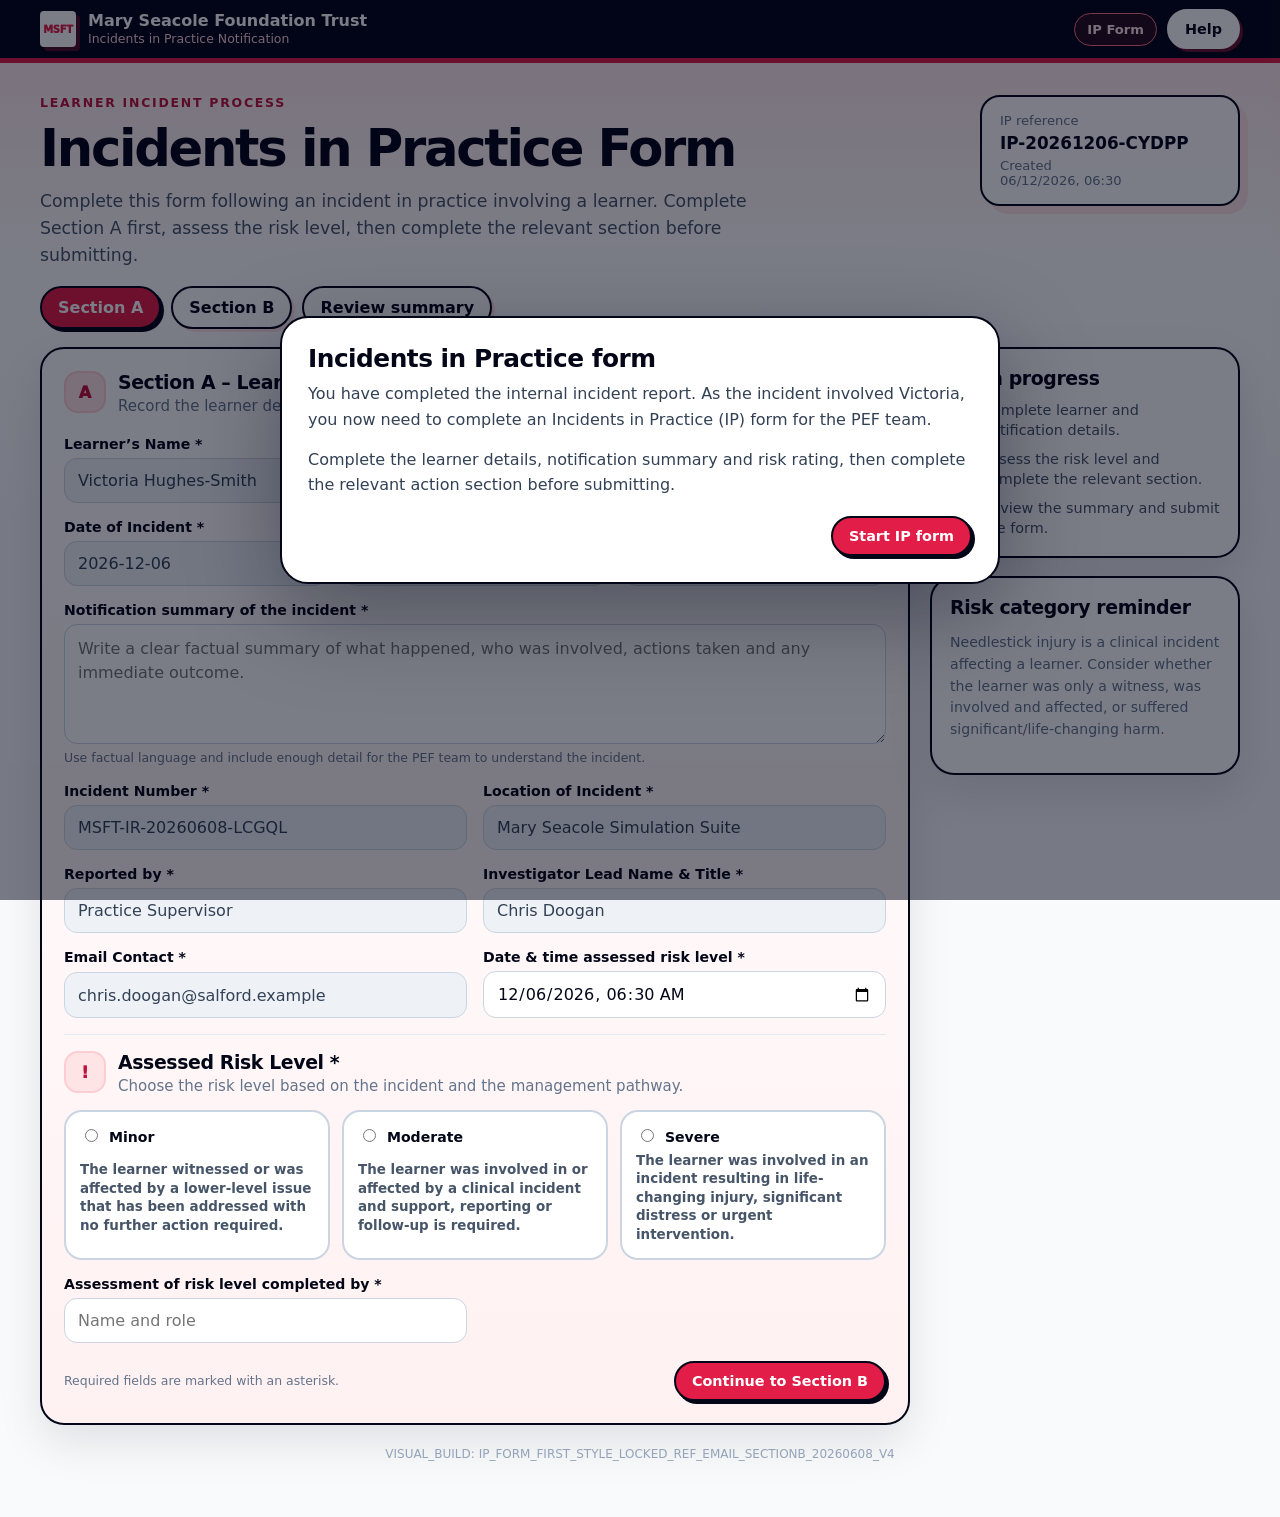
==== index.html @ 107db439 "Add files via upload" ====
<!doctype html>
<html lang="en-GB">
<head>
  <meta charset="utf-8" />
  <meta name="viewport" content="width=device-width, initial-scale=1" />
  <title>MSFT Incidents in Practice Form</title>
  <style>
    :root {
      --rose: #e11d48;
      --rose-dark: #be123c;
      --rose-soft: #ffe4e6;
      --rose-faint: #fff1f2;
      --slate: #020617;
      --text: #132238;
      --muted: #64748b;
      --line: #d9e2ef;
      --card: #ffffff;
      --bg: #f8fafc;
      --danger: #b42318;
      --danger-soft: #fef3f2;
      --ok: #027a48;
      --ok-soft: #ecfdf3;
      --warning: #b54708;
      --warning-soft: #fffaeb;
      --shadow: 0 18px 45px rgba(2, 6, 23, 0.10);
    }
    * { box-sizing: border-box; }
    html { scroll-behavior: smooth; }
    body {
      margin: 0;
      min-height: 100vh;
      font-family: Inter, ui-sans-serif, system-ui, -apple-system, BlinkMacSystemFont, "Segoe UI", sans-serif;
      background: linear-gradient(180deg, var(--rose-soft) 0, #ffffff 260px, var(--bg) 520px);
      color: var(--text);
    }
    button, input, select, textarea { font: inherit; }
    .top-ribbon {
      background: var(--slate);
      color: #fff;
      border-bottom: 5px solid var(--rose);
    }
    .top-ribbon-inner {
      width: min(1200px, calc(100% - 32px));
      margin: 0 auto;
      min-height: 58px;
      display: flex;
      align-items: center;
      justify-content: space-between;
      gap: 18px;
    }
    .brand-lockup { display: flex; align-items: center; gap: 12px; min-width: 0; }
    .msft-logo {
      height: 36px; width: 36px; border: 2px solid #fff; display: grid; place-items: center;
      font-size: 10px; font-weight: 950; letter-spacing: -0.03em; color: var(--rose);
      background: #fff; border-radius: 4px; flex: 0 0 auto; box-shadow: 4px 4px 0 rgba(225,29,72,.35);
    }
    .brand-title { display: flex; flex-direction: column; line-height: 1.05; min-width: 0; }
    .brand-title strong { font-size: 1rem; white-space: nowrap; overflow: hidden; text-overflow: ellipsis; }
    .brand-title span { font-size: .78rem; color: #fecdd3; margin-top: 3px; }
    .ribbon-actions { display: flex; align-items: center; gap: 10px; }
    .ribbon-pill { border: 1px solid #fb7185; background: rgba(225,29,72,.16); color: #ffe4e6; border-radius: 999px; padding: 8px 12px; font-size: .82rem; font-weight: 800; white-space: nowrap; }
    .help-button, .primary-button, .secondary-button, .danger-button {
      border: 2px solid var(--slate); border-radius: 999px; padding: 10px 16px; font-size: .9rem; font-weight: 900;
      cursor: pointer; box-shadow: 3px 3px 0 var(--rose-soft); background: #fff; color: var(--slate);
    }
    .help-button { border-color: #fff; box-shadow: 3px 3px 0 rgba(225,29,72,.45); }
    .primary-button { background: var(--rose); color: #fff; box-shadow: 3px 3px 0 var(--slate); }
    .secondary-button:hover, .help-button:hover { background: var(--rose-soft); }
    .primary-button:hover { background: var(--rose-dark); }
    .danger-button { background: var(--danger); color: #fff; box-shadow: 3px 3px 0 var(--slate); }
    .primary-button:disabled, .secondary-button:disabled { opacity: .5; cursor: not-allowed; }
    main { width: min(1200px, calc(100% - 32px)); margin: 0 auto; padding: 32px 0 56px; }
    .hero { display: flex; justify-content: space-between; gap: 24px; align-items: flex-start; margin-bottom: 18px; }
    .eyebrow { text-transform: uppercase; letter-spacing: .14em; font-weight: 900; color: var(--rose-dark); margin: 0 0 8px; font-size: .78rem; }
    h1 { margin: 0; font-size: clamp(2rem, 4vw, 3.35rem); letter-spacing: -0.045em; color: var(--slate); }
    .hero-copy { margin: 10px 0 0; color: #475569; font-size: 1.08rem; max-width: 760px; line-height: 1.55; }
    .reference-box { background: rgba(255,255,255,.86); border: 2px solid var(--slate); border-radius: 20px; padding: 16px 18px; min-width: 260px; box-shadow: 8px 8px 0 var(--rose-soft); }
    .reference-box span, .reference-box small { display: block; color: var(--muted); font-size: .82rem; }
    .reference-box strong { display: block; margin: 5px 0; font-size: 1.05rem; color: var(--slate); }
    .tabs { display: flex; gap: 10px; margin-bottom: 18px; flex-wrap: wrap; }
    .tabs button { border: 2px solid var(--slate); background: rgba(255,255,255,.82); color: var(--slate); font-weight: 800; border-radius: 999px; padding: 10px 16px; cursor: pointer; box-shadow: 3px 3px 0 var(--rose-soft); }
    .tabs button.active { background: var(--rose); border-color: var(--slate); color: #fff; box-shadow: 3px 3px 0 var(--slate); }
    .tabs button:disabled { opacity: .48; cursor: not-allowed; }
    .layout { display: grid; grid-template-columns: minmax(0, 1fr) 310px; gap: 20px; align-items: start; }
    .form-stack { display: grid; gap: 18px; }
    .card { background: var(--card); border: 2px solid var(--slate); border-radius: 24px; padding: 22px; box-shadow: var(--shadow); }
    .card.rose-card { background: linear-gradient(180deg, #fff, var(--rose-faint)); }
    .section-heading { display: flex; gap: 12px; align-items: flex-start; margin-bottom: 18px; }
    .section-icon { width: 42px; height: 42px; border-radius: 14px; background: var(--rose-soft); color: var(--rose-dark); display: grid; place-items: center; font-weight: 950; border: 2px solid #fecdd3; flex: 0 0 auto; }
    h2 { margin: 0; font-size: 1.18rem; letter-spacing: -0.02em; color: var(--slate); }
    .section-heading p { margin: 3px 0 0; color: var(--muted); line-height: 1.45; font-size: .94rem; }
    .form-grid { display: grid; grid-template-columns: repeat(2, minmax(0, 1fr)); gap: 16px; }
    .form-grid.three { grid-template-columns: repeat(3, minmax(0, 1fr)); }
    .form-grid.one { grid-template-columns: 1fr; }
    .form-row { display: grid; gap: 6px; }
    label { font-weight: 850; font-size: .88rem; color: var(--slate); }
    .hint { color: var(--muted); font-size: .78rem; line-height: 1.35; }
    input, select, textarea {
      width: 100%; border: 1.7px solid #cbd5e1; border-radius: 13px; background: #fff;
      padding: 12px 13px; color: var(--slate); outline: none;
    }
    input:focus, select:focus, textarea:focus { border-color: var(--rose); box-shadow: 0 0 0 4px var(--rose-soft); }
    textarea { min-height: 120px; resize: vertical; line-height: 1.5; }
    .locked { background: #eef2f7; color: #334155; cursor: not-allowed; }
    .radio-grid { display: grid; grid-template-columns: repeat(3, minmax(0, 1fr)); gap: 12px; }
    .radio-card {
      border: 2px solid #cbd5e1; background: #fff; border-radius: 18px; padding: 14px; cursor: pointer; min-height: 125px;
      display: grid; gap: 7px;
    }
    .radio-card:hover { border-color: var(--rose); background: var(--rose-faint); }
    .radio-card input { width: auto; margin-right: 6px; }
    .radio-card strong { color: var(--slate); }
    .radio-card span { color: #475569; font-size: .84rem; line-height: 1.38; }
    .radio-card.selected { border-color: var(--slate); background: var(--rose-faint); box-shadow: 4px 4px 0 var(--rose-soft); }
    .side-panel { position: sticky; top: 18px; display: grid; gap: 18px; }
    .side-panel .card { padding: 18px; }
    .progress-list { list-style: none; padding: 0; margin: 12px 0 0; display: grid; gap: 10px; }
    .progress-list li { display: flex; gap: 10px; align-items: flex-start; color: #475569; font-size: .9rem; line-height: 1.35; }
    .dot { width: 22px; height: 22px; border-radius: 50%; display: grid; place-items: center; background: #e2e8f0; color: #475569; font-weight: 900; flex: 0 0 auto; font-size: .75rem; }
    .dot.done { background: var(--rose); color: #fff; }
    .divider { height: 1px; background: #e2e8f0; margin: 16px 0; }
    .button-row { display: flex; justify-content: space-between; align-items: center; gap: 12px; flex-wrap: wrap; margin-top: 18px; }
    .table-card { border: 1.7px solid #cbd5e1; border-radius: 16px; overflow: hidden; }
    .table-row { display: grid; grid-template-columns: 44px 1fr 170px 170px 170px; border-top: 1.4px solid #cbd5e1; }
    .table-row:first-child { border-top: 0; }
    .table-row.header { background: #e9f0fb; font-weight: 900; color: var(--slate); }
    .table-cell { padding: 10px; border-left: 1.4px solid #cbd5e1; }
    .table-cell:first-child { border-left: 0; }
    .table-cell textarea { min-height: 76px; }
    .status-panel { border: 2px solid #fda4af; background: var(--rose-faint); border-radius: 18px; padding: 16px; color: #7f1d1d; line-height: 1.5; }
    .hidden { display: none !important; }
    .summary-grid { display: grid; gap: 12px; }
    .summary-item { border: 1.7px solid #e2e8f0; border-radius: 16px; padding: 13px; background: #fff; }
    .summary-item span { display: block; color: var(--muted); font-size: .78rem; font-weight: 800; text-transform: uppercase; letter-spacing: .04em; margin-bottom: 5px; }
    .summary-item strong, .summary-item div { color: var(--slate); white-space: pre-wrap; line-height: 1.45; }
    .modal-backdrop { position: fixed; inset: 0; z-index: 100; background: rgba(2,6,23,.52); display: flex; align-items: center; justify-content: center; padding: 20px; }
    .modal { width: min(720px, 100%); background: #fff; border: 2px solid var(--slate); border-radius: 28px; padding: 26px; box-shadow: 0 30px 90px rgba(2,6,23,.35); animation: pop .16s ease; }
    @keyframes pop { from { opacity: 0; transform: translateY(10px) scale(.98); } to { opacity: 1; transform: translateY(0) scale(1); } }
    .modal h2 { font-size: 1.55rem; margin-bottom: 8px; }
    .modal p { margin: 0 0 14px; color: #334155; line-height: 1.6; }
    .modal .button-row { justify-content: flex-end; }
    .error-list { margin: 10px 0 0; padding-left: 20px; color: var(--danger); line-height: 1.5; }
    .footer-build { color: #94a3b8; text-align: center; font-size: .75rem; margin-top: 22px; }
    @media (max-width: 900px) {
      .top-ribbon-inner { width: min(100%, calc(100% - 20px)); }
      main { width: min(100%, calc(100% - 20px)); padding-top: 22px; }
      .hero, .layout { grid-template-columns: 1fr; display: grid; }
      .reference-box { min-width: 0; }
      .form-grid, .form-grid.three, .radio-grid { grid-template-columns: 1fr; }
      .side-panel { position: static; }
      .table-row { grid-template-columns: 1fr; }
      .table-cell { border-left: 0; border-top: 1.4px solid #cbd5e1; }
      .table-cell:first-child { border-top: 0; }
      .ribbon-pill { display: none; }
    }
  </style>
</head>
<body>
  <header class="top-ribbon">
    <div class="top-ribbon-inner">
      <div class="brand-lockup">
        <div class="msft-logo">MSFT</div>
        <div class="brand-title">
          <strong>Mary Seacole Foundation Trust</strong>
          <span>Incidents in Practice Notification</span>
        </div>
      </div>
      <div class="ribbon-actions">
        <div class="ribbon-pill">IP Form</div>
        <button id="helpBtn" class="help-button" type="button">Help</button>
      </div>
    </div>
  </header>

  <main>
    <section class="hero">
      <div>
        <p class="eyebrow">Learner incident process</p>
        <h1>Incidents in Practice Form</h1>
        <p class="hero-copy">Complete this form following an incident in practice involving a learner. Complete Section A first, assess the risk level, then complete the relevant section before submitting.</p>
      </div>
      <aside class="reference-box">
        <span>IP reference</span>
        <strong id="ipRef">IP-000000</strong>
        <small>Created <span id="createdLabel">--</span></small>
      </aside>
    </section>

    <nav class="tabs" aria-label="Form sections">
      <button id="tabA" class="active" type="button">Section A</button>
      <button id="tabActions" type="button">Section B</button>
      <button id="tabReview" type="button">Review summary</button>
    </nav>

    <section class="layout">
      <div class="form-stack">
        <section id="sectionA" class="card rose-card">
          <div class="section-heading">
            <div class="section-icon">A</div>
            <div>
              <h2>Section A – Learner Details / Notification / Risk Rating</h2>
              <p>Record the learner details, notification summary, incident number and assessed risk level.</p>
            </div>
          </div>

          <div class="form-grid three">
            <div class="form-row">
              <label for="learnerName">Learner’s Name *</label>
              <input id="learnerName" class="locked" value="Victoria Hughes-Smith" readonly />
            </div>
            <div class="form-row">
              <label for="cohort">Cohort *</label>
              <input id="cohort" class="locked" value="Year1" readonly />
            </div>
            <div class="form-row">
              <label for="hei">HEI *</label>
              <input id="hei" class="locked" value="University of Salford" readonly />
            </div>
          </div>

          <div class="form-grid three" style="margin-top:16px;">
            <div class="form-row">
              <label for="dateIncident">Date of Incident *</label>
              <input id="dateIncident" class="locked" readonly />
            </div>
            <div class="form-row">
              <label for="trust">Trust *</label>
              <input id="trust" class="locked" value="Mary Seacole Foundation Trust" readonly />
            </div>
            <div class="form-row">
              <label for="personalTutor">Personal Tutor</label>
              <input id="personalTutor" class="locked" value="Becca Richardson" readonly />
            </div>
          </div>

          <div class="form-grid one" style="margin-top:16px;">
            <div class="form-row">
              <label for="summary">Notification summary of the incident *</label>
              <textarea id="summary" placeholder="Write a clear factual summary of what happened, who was involved, actions taken and any immediate outcome."></textarea>
              <span class="hint">Use factual language and include enough detail for the PEF team to understand the incident.</span>
            </div>
          </div>

          <div class="form-grid" style="margin-top:16px;">
            <div class="form-row">
              <label for="incidentNumber">Incident Number *</label>
              <input id="incidentNumber" class="locked" value="MSFT-IR-20260608-LCGQL" readonly />
            </div>
            <div class="form-row">
              <label for="location">Location of Incident *</label>
              <input id="location" class="locked" value="Mary Seacole Simulation Suite" readonly />
            </div>
          </div>

          <div class="form-grid" style="margin-top:16px;">
            <div class="form-row">
              <label for="reportedBy">Reported by *</label>
              <input id="reportedBy" class="locked" value="Practice Supervisor" readonly />
            </div>
            <div class="form-row">
              <label for="investigator">Investigator Lead Name &amp; Title *</label>
              <input id="investigator" class="locked" value="Chris Doogan" readonly />
            </div>
          </div>

          <div class="form-grid" style="margin-top:16px;">
            <div class="form-row">
              <label for="emailContact">Email Contact *</label>
              <input id="emailContact" class="locked" type="email" value="chris.doogan@salford.example" readonly />
            </div>
            <div class="form-row">
              <label for="riskAssessedDate">Date &amp; time assessed risk level *</label>
              <input id="riskAssessedDate" type="datetime-local" />
            </div>
          </div>

          <div class="divider"></div>
          <div class="section-heading" style="margin-bottom:12px;">
            <div class="section-icon">!</div>
            <div>
              <h2>Assessed Risk Level *</h2>
              <p>Choose the risk level based on the incident and the management pathway.</p>
            </div>
          </div>
          <div class="radio-grid" id="riskOptions">
            <label class="radio-card" data-risk-card="Minor">
              <div><input type="radio" name="risk" value="Minor" /> <strong>Minor</strong></div>
              <span>The learner witnessed or was affected by a lower-level issue that has been addressed with no further action required.</span>
            </label>
            <label class="radio-card" data-risk-card="Moderate">
              <div><input type="radio" name="risk" value="Moderate" /> <strong>Moderate</strong></div>
              <span>The learner was involved in or affected by a clinical incident and support, reporting or follow-up is required.</span>
            </label>
            <label class="radio-card" data-risk-card="Severe">
              <div><input type="radio" name="risk" value="Severe" /> <strong>Severe</strong></div>
              <span>The learner was involved in an incident resulting in life-changing injury, significant distress or urgent intervention.</span>
            </label>
          </div>

          <div class="form-grid" style="margin-top:16px;">
            <div class="form-row">
              <label for="riskCompletedBy">Assessment of risk level completed by *</label>
              <input id="riskCompletedBy" placeholder="Name and role" />
            </div>
          </div>

          <div class="button-row">
            <span class="hint">Required fields are marked with an asterisk.</span>
            <button id="goActions" class="primary-button" type="button">Continue to Section B</button>
          </div>
        </section>

        <section id="sectionActions" class="card hidden">
          <div class="section-heading">
            <div class="section-icon">B/C</div>
            <div>
              <h2 id="actionsTitle">Section B</h2>
              <p id="actionsIntro">Complete the relevant section for the selected risk level.</p>
            </div>
          </div>

          <div id="noRiskMessage" class="status-panel">
            Select a risk level in Section A before completing Section B.
          </div>

          <div id="minorSection" class="hidden">
            <h2>Section B – Action &amp; Assurances (Minor Risk only)</h2>
            <div class="form-grid" style="margin-top:16px;">
              <div class="form-row">
                <label for="minorIncidentDate">Internal incident report completed – date</label>
                <input id="minorIncidentDate" type="date" />
              </div>
              <div class="form-row">
                <label for="minorIncidentTime">Internal incident report completed – time</label>
                <input id="minorIncidentTime" type="time" />
              </div>
            </div>
            <div class="form-grid" style="margin-top:16px;">
              <div class="form-row">
                <label for="minorLogDate">Incident recorded in organisation practice incident log – date</label>
                <input id="minorLogDate" type="date" />
              </div>
              <div class="form-row">
                <label for="minorLogTime">Incident recorded in organisation practice incident log – time</label>
                <input id="minorLogTime" type="time" />
              </div>
            </div>
            <div class="form-grid one" style="margin-top:16px;">
              <div class="form-row">
                <label for="providerAction">Summary of Action Taken by provider Organisation *</label>
                <textarea id="providerAction" placeholder="Summarise actions taken by the provider organisation."></textarea>
              </div>
              <div class="form-row">
                <label for="heiAction">Summary of Action Taken by HEI *</label>
                <textarea id="heiAction" placeholder="Summarise actions taken by the HEI."></textarea>
              </div>
            </div>
            <div class="form-grid" style="margin-top:16px;">
              <div class="form-row"><label for="pefName">Name of PEF *</label><input id="pefName" /></div>
              <div class="form-row"><label for="serviceManager">Name of Service Manager / Head of Service</label><input id="serviceManager" /></div>
              <div class="form-row"><label for="academicAdvisor">Name of Academic Advisor / Academic Assessor *</label><input id="academicAdvisor" /></div>
              <div class="form-row"><label for="programmeLead">Name of Programme Lead / Lead Midwife for Education</label><input id="programmeLead" /></div>
            </div>
            <div class="form-grid one" style="margin-top:16px;">
              <div class="form-row"><label for="minorCommunication">Communication with &amp; name/date *</label><textarea id="minorCommunication" placeholder="Record who was contacted, when, and the outcome."></textarea></div>
            </div>
          </div>

          <div id="modSevSection" class="hidden">
            <h2>Section C – Action Plan &amp; Assurances (Moderate / Severe Risk only)</h2>
            <div class="form-grid" style="margin-top:16px;">
              <div class="form-row"><label for="msIncidentDate">Internal incident report completed – date *</label><input id="msIncidentDate" type="date" /></div>
              <div class="form-row"><label for="msIncidentTime">Internal incident report completed – time *</label><input id="msIncidentTime" type="time" /></div>
            </div>
            <div class="form-grid" style="margin-top:16px;">
              <div class="form-row"><label for="msLogDate">Recorded in organisation incident log – date</label><input id="msLogDate" type="date" /></div>
              <div class="form-row"><label for="msLogTime">Recorded in organisation incident log – time</label><input id="msLogTime" type="time" /></div>
            </div>
            <div class="divider"></div>
            <p class="hint" style="margin-top:0;">Add the immediate actions agreed. At least one action should be recorded before submitting.</p>
            <div class="table-card" id="actionPlanTable">
              <div class="table-row header">
                <div class="table-cell">#</div>
                <div class="table-cell">Summary of Immediate Actions</div>
                <div class="table-cell">Date Agreed</div>
                <div class="table-cell">Date to be Achieved</div>
                <div class="table-cell">Responsibility of</div>
              </div>
              <div class="table-row">
                <div class="table-cell">1</div>
                <div class="table-cell"><textarea id="action1" placeholder="Action 1"></textarea></div>
                <div class="table-cell"><input id="dateAgreed1" type="date" /></div>
                <div class="table-cell"><input id="dateAchieved1" type="date" /></div>
                <div class="table-cell"><input id="responsibility1" placeholder="Name / role" /></div>
              </div>
              <div class="table-row">
                <div class="table-cell">2</div>
                <div class="table-cell"><textarea id="action2" placeholder="Action 2"></textarea></div>
                <div class="table-cell"><input id="dateAgreed2" type="date" /></div>
                <div class="table-cell"><input id="dateAchieved2" type="date" /></div>
                <div class="table-cell"><input id="responsibility2" placeholder="Name / role" /></div>
              </div>
              <div class="table-row">
                <div class="table-cell">3</div>
                <div class="table-cell"><textarea id="action3" placeholder="Action 3"></textarea></div>
                <div class="table-cell"><input id="dateAgreed3" type="date" /></div>
                <div class="table-cell"><input id="dateAchieved3" type="date" /></div>
                <div class="table-cell"><input id="responsibility3" placeholder="Name / role" /></div>
              </div>
              <div class="table-row">
                <div class="table-cell">4</div>
                <div class="table-cell"><textarea id="action4" placeholder="Action 4"></textarea></div>
                <div class="table-cell"><input id="dateAgreed4" type="date" /></div>
                <div class="table-cell"><input id="dateAchieved4" type="date" /></div>
                <div class="table-cell"><input id="responsibility4" placeholder="Name / role" /></div>
              </div>
            </div>
          </div>

          <div class="button-row">
            <button id="backA" class="secondary-button" type="button">Back to Section A</button>
            <button id="reviewBtn" class="primary-button" type="button">Review summary</button>
          </div>
        </section>

        <section id="sectionReview" class="card hidden">
          <div class="section-heading">
            <div class="section-icon">✓</div>
            <div>
              <h2>Review summary</h2>
              <p>Check the information below before submitting the IP form.</p>
            </div>
          </div>
          <div id="summaryOutput" class="summary-grid"></div>
          <div class="button-row">
            <button id="backActions" class="secondary-button" type="button">Back to Section B</button>
            <button id="submitBtn" class="primary-button" type="button">Submit IP form</button>
          </div>
        </section>
      </div>

      <aside class="side-panel">
        <section class="card">
          <h2>Form progress</h2>
          <ul class="progress-list">
            <li><span id="dotA" class="dot done">1</span><span>Complete learner and notification details.</span></li>
            <li><span id="dotRisk" class="dot">2</span><span>Assess the risk level and complete the relevant section.</span></li>
            <li><span id="dotReview" class="dot">3</span><span>Review the summary and submit the form.</span></li>
          </ul>
        </section>
        <section class="card">
          <h2>Risk category reminder</h2>
          <p class="hint" style="font-size:.88rem; line-height:1.55;">Needlestick injury is a clinical incident affecting a learner. Consider whether the learner was only a witness, was involved and affected, or suffered significant/life-changing harm.</p>
        </section>
      </aside>
    </section>
    <div class="footer-build">VISUAL_BUILD: IP_FORM_FIRST_STYLE_LOCKED_REF_EMAIL_SECTIONB_20260608_V4</div>
  </main>

  <div id="introModal" class="modal-backdrop">
    <div class="modal">
      <h2>Incidents in Practice form</h2>
      <p>You have completed the internal incident report. As the incident involved Victoria, you now need to complete an Incidents in Practice (IP) form for the PEF team.</p>
      <p>Complete the learner details, notification summary and risk rating, then complete the relevant action section before submitting.</p>
      <div class="button-row">
        <button id="startBtn" class="primary-button" type="button">Start IP form</button>
      </div>
    </div>
  </div>

  <div id="helpModal" class="modal-backdrop hidden">
    <div class="modal">
      <h2>What to do</h2>
      <p>Complete Section A first. Include a factual notification summary, add the internal incident reference, and select an assessed risk level.</p>
      <p>Once a risk level is selected, complete the section that appears. Minor risks use Section B. Moderate and severe risks use Section C.</p>
      <p>When the form is complete, click Review summary, check the content, then submit the IP form.</p>
      <div class="button-row">
        <button id="closeHelp" class="primary-button" type="button">Close</button>
      </div>
    </div>
  </div>

  <div id="validationModal" class="modal-backdrop hidden">
    <div class="modal">
      <h2>More information required</h2>
      <p>The form needs more factual detail before it can be reviewed or submitted.</p>
      <ul id="validationList" class="error-list"></ul>
      <div class="button-row">
        <button id="closeValidation" class="primary-button" type="button">Return to form</button>
      </div>
    </div>
  </div>

  <div id="submittedModal" class="modal-backdrop hidden">
    <div class="modal">
      <h2>IP form submitted</h2>
      <p>The Incidents in Practice form has been submitted to the PEF team.</p>
      <p>You can now return to Blackboard and continue with the next part of the activity.</p>
      <div class="button-row">
        <button id="finishBtn" class="primary-button" type="button">Close</button>
      </div>
    </div>
  </div>

  <script>
    const $ = (id) => document.getElementById(id);
    const fields = [
      "learnerName", "cohort", "hei", "dateIncident", "trust", "personalTutor", "summary", "incidentNumber", "location", "reportedBy", "investigator", "emailContact", "riskAssessedDate", "riskCompletedBy",
      "minorIncidentDate", "minorIncidentTime", "minorLogDate", "minorLogTime", "providerAction", "heiAction", "pefName", "serviceManager", "academicAdvisor", "programmeLead", "minorCommunication",
      "msIncidentDate", "msIncidentTime", "msLogDate", "msLogTime", "action1", "dateAgreed1", "dateAchieved1", "responsibility1", "action2", "dateAgreed2", "dateAchieved2", "responsibility2", "action3", "dateAgreed3", "dateAchieved3", "responsibility3", "action4", "dateAgreed4", "dateAchieved4", "responsibility4"
    ];

    function pad(n) { return String(n).padStart(2, "0"); }
    function dateInput(d) { return `${d.getFullYear()}-${pad(d.getMonth()+1)}-${pad(d.getDate())}`; }
    function timeInput(d) { return `${pad(d.getHours())}:${pad(d.getMinutes())}`; }
    function dtLocal(d) { return `${dateInput(d)}T${timeInput(d)}`; }
    function displayDate(d) { return new Intl.DateTimeFormat("en-GB", { day: "2-digit", month: "2-digit", year: "numeric" }).format(d); }
    function displayDateTime(d) { return new Intl.DateTimeFormat("en-GB", { day: "2-digit", month: "2-digit", year: "numeric", hour: "2-digit", minute: "2-digit" }).format(d); }
    function escapeHtml(value) { return String(value || "").replaceAll("&","&amp;").replaceAll("<","&lt;").replaceAll(">","&gt;").replaceAll('"',"&quot;").replaceAll("'","&#039;"); }
    function wordCount(text) { return String(text || "").trim().split(/\s+/).filter(Boolean).length; }
    function val(id) { return $(id) ? $(id).value.trim() : ""; }
    function selectedRisk() { const checked = document.querySelector('input[name="risk"]:checked'); return checked ? checked.value : ""; }

    function readQuery() {
      const q = new URLSearchParams(window.location.search);
      return {
        incident: q.get("incident") || q.get("ref") || "",
        learner: q.get("learner") || "",
        cohort: q.get("cohort") || "",
        tutor: q.get("tutor") || ""
      };
    }

    function initDefaults() {
      const now = new Date();
      const q = readQuery();
      const ref = `IP-${now.getFullYear()}${pad(now.getMonth()+1)}${pad(now.getDate())}-${Math.random().toString(36).slice(2,7).toUpperCase()}`;
      $("ipRef").textContent = ref;
      $("createdLabel").textContent = displayDateTime(now);
      $("dateIncident").value = dateInput(now);
      $("riskAssessedDate").value = dtLocal(now);
      $("minorIncidentDate").value = dateInput(now);
      $("minorIncidentTime").value = timeInput(now);
      $("minorLogDate").value = dateInput(now);
      $("minorLogTime").value = timeInput(now);
      $("msIncidentDate").value = dateInput(now);
      $("msIncidentTime").value = timeInput(now);
      $("msLogDate").value = dateInput(now);
      $("msLogTime").value = timeInput(now);
      $("dateAgreed1").value = dateInput(now);
      $("dateAchieved1").value = dateInput(now);
    }

    function setTab(tab) {
      ["sectionA", "sectionActions", "sectionReview"].forEach(id => $(id).classList.add("hidden"));
      ["tabA", "tabActions", "tabReview"].forEach(id => $(id).classList.remove("active"));
      if (tab === "a") { $("sectionA").classList.remove("hidden"); $("tabA").classList.add("active"); }
      if (tab === "actions") { $("sectionActions").classList.remove("hidden"); $("tabActions").classList.add("active"); updateActionSection(); }
      if (tab === "review") { $("sectionReview").classList.remove("hidden"); $("tabReview").classList.add("active"); renderSummary(); }
      window.scrollTo({ top: 0, behavior: "smooth" });
      updateProgress();
    }

    function updateProgress() {
      const risk = selectedRisk();
      $("dotRisk").classList.toggle("done", Boolean(risk));
      $("dotReview").classList.toggle("done", !$("sectionReview").classList.contains("hidden"));
    }

    function updateRiskCards() {
      const risk = selectedRisk();
      document.querySelectorAll("[data-risk-card]").forEach(card => card.classList.toggle("selected", card.dataset.riskCard === risk));
      updateActionSection();
      updateProgress();
    }

    function updateActionSection() {
      const risk = selectedRisk();
      $("noRiskMessage").classList.toggle("hidden", Boolean(risk));
      $("minorSection").classList.toggle("hidden", risk !== "Minor");
      $("modSevSection").classList.toggle("hidden", risk !== "Moderate" && risk !== "Severe");
      if (risk === "Minor") {
        $("actionsTitle").textContent = "Section B – Action & Assurances";
        $("actionsIntro").textContent = "Complete this section because the incident has been assessed as minor risk.";
      } else if (risk === "Moderate" || risk === "Severe") {
        $("actionsTitle").textContent = "Section C – Action Plan & Assurances";
        $("actionsIntro").textContent = `Complete this section because the incident has been assessed as ${risk.toLowerCase()} risk.`;
      } else {
        $("actionsTitle").textContent = "Section B";
        $("actionsIntro").textContent = "Select a risk level in Section A before completing the relevant section.";
      }
    }

    function validateForm() {
      const errors = [];
      const required = [
        ["learnerName", "Learner’s name is required."],
        ["cohort", "Cohort is required."],
        ["hei", "HEI is required."],
        ["dateIncident", "Date of incident is required."],
        ["trust", "Trust is required."],
        ["incidentNumber", "Incident number is required."],
        ["location", "Location of incident is required."],
        ["reportedBy", "Reported by is required."],
        ["investigator", "Investigator lead name and title is required."],
        ["emailContact", "Email contact is required."],
        ["riskAssessedDate", "Date and time assessed risk level is required."],
        ["riskCompletedBy", "Assessment completed by is required."]
      ];
      required.forEach(([id, msg]) => { if (!val(id)) errors.push(msg); });
      if (!selectedRisk()) errors.push("An assessed risk level must be selected.");
      if (wordCount(val("summary")) < 20) {
        errors.push("The notification summary needs more factual detail. Include what happened, who was involved, action taken and the immediate outcome.");
      }
      if (val("emailContact") && !/^[^\s@]+@[^\s@]+\.[^\s@]+$/.test(val("emailContact"))) errors.push("Email contact should be entered in a valid email format.");
      const risk = selectedRisk();
      if (risk === "Minor") {
        if (wordCount(val("providerAction")) < 20) errors.push("The provider organisation action summary needs more factual detail.");
        if (wordCount(val("heiAction")) < 20) errors.push("The HEI action summary needs more factual detail.");
        if (!val("pefName")) errors.push("Name of PEF is required for Section B.");
        if (!val("academicAdvisor")) errors.push("Name of Academic Advisor / Academic Assessor is required for Section B.");
        if (wordCount(val("minorCommunication")) < 20) errors.push("Communication details need more factual information, including who was contacted, when, and the outcome.");
      }
      if (risk === "Moderate" || risk === "Severe") {
        if (!val("msIncidentDate") || !val("msIncidentTime")) errors.push("Internal incident report completion date and time are required for Section C.");
        const actionComplete = wordCount(val("action1")) >= 8 && val("dateAgreed1") && val("dateAchieved1") && val("responsibility1");
        if (!actionComplete) errors.push("At least one immediate action must include a clear action, date agreed, date to be achieved and responsibility.");
      }
      return errors;
    }

    function showValidation(errors) {
      $("validationList").innerHTML = errors.map(e => `<li>${escapeHtml(e)}</li>`).join("");
      $("validationModal").classList.remove("hidden");
    }

    function tryReview() {
      const errors = validateForm();
      if (errors.length) { showValidation(errors); return; }
      setTab("review");
    }

    function row(label, value) {
      return `<div class="summary-item"><span>${escapeHtml(label)}</span><div>${escapeHtml(value || "Not recorded")}</div></div>`;
    }

    function renderSummary() {
      const risk = selectedRisk();
      const items = [];
      items.push(row("IP reference", $("ipRef").textContent));
      items.push(row("Learner", val("learnerName")));
      items.push(row("Cohort", val("cohort")));
      items.push(row("HEI", val("hei")));
      items.push(row("Date of Incident", val("dateIncident")));
      items.push(row("Trust", val("trust")));
      items.push(row("Personal Tutor", val("personalTutor")));
      items.push(row("Notification summary", val("summary")));
      items.push(row("Incident Number", val("incidentNumber")));
      items.push(row("Location", val("location")));
      items.push(row("Reported by", val("reportedBy")));
      items.push(row("Investigator Lead Name & Title", val("investigator")));
      items.push(row("Email Contact", val("emailContact")));
      items.push(row("Risk level", risk));
      items.push(row("Risk level assessed", val("riskAssessedDate")));
      items.push(row("Risk assessment completed by", val("riskCompletedBy")));
      if (risk === "Minor") {
        items.push(row("Section B – internal incident report completed", `${val("minorIncidentDate")} ${val("minorIncidentTime")}`));
        items.push(row("Section B – recorded in practice incident log", `${val("minorLogDate")} ${val("minorLogTime")}`));
        items.push(row("Provider organisation action", val("providerAction")));
        items.push(row("HEI action", val("heiAction")));
        items.push(row("PEF", val("pefName")));
        items.push(row("Service Manager / Head of Service", val("serviceManager")));
        items.push(row("Academic Advisor / Academic Assessor", val("academicAdvisor")));
        items.push(row("Programme Lead / Lead Midwife for Education", val("programmeLead")));
        items.push(row("Communication with & name/date", val("minorCommunication")));
      }
      if (risk === "Moderate" || risk === "Severe") {
        items.push(row("Section C – internal incident report completed", `${val("msIncidentDate")} ${val("msIncidentTime")}`));
        items.push(row("Section C – recorded in organisation incident log", `${val("msLogDate")} ${val("msLogTime")}`));
        for (let i = 1; i <= 4; i++) {
          const action = val(`action${i}`);
          if (action) items.push(row(`Immediate action ${i}`, `${action}\nDate agreed: ${val(`dateAgreed${i}`) || "Not recorded"}\nDate to be achieved: ${val(`dateAchieved${i}`) || "Not recorded"}\nResponsibility: ${val(`responsibility${i}`) || "Not recorded"}`));
        }
      }
      $("summaryOutput").innerHTML = items.join("");
    }

    function submitForm() {
      const errors = validateForm();
      if (errors.length) { showValidation(errors); return; }
      $("submittedModal").classList.remove("hidden");
    }

    function attachEvents() {
      $("startBtn").addEventListener("click", () => $("introModal").classList.add("hidden"));
      $("helpBtn").addEventListener("click", () => $("helpModal").classList.remove("hidden"));
      $("closeHelp").addEventListener("click", () => $("helpModal").classList.add("hidden"));
      $("closeValidation").addEventListener("click", () => $("validationModal").classList.add("hidden"));
      $("finishBtn").addEventListener("click", () => $("submittedModal").classList.add("hidden"));
      $("tabA").addEventListener("click", () => setTab("a"));
      $("tabActions").addEventListener("click", () => setTab("actions"));
      $("tabReview").addEventListener("click", tryReview);
      $("goActions").addEventListener("click", () => setTab("actions"));
      $("backA").addEventListener("click", () => setTab("a"));
      $("reviewBtn").addEventListener("click", tryReview);
      $("backActions").addEventListener("click", () => setTab("actions"));
      $("submitBtn").addEventListener("click", submitForm);
      document.querySelectorAll('input[name="risk"]').forEach(r => r.addEventListener("change", updateRiskCards));
    }

    initDefaults();
    attachEvents();
    updateRiskCards();

    console.assert(document.body.textContent.includes("Section A – Learner Details / Notification / Risk Rating"), "Section A present");
    console.assert(document.body.textContent.includes("Section B – Action & Assurances"), "Section B present");
    console.assert($("learnerName").readOnly && $("learnerName").value === "Victoria Hughes-Smith", "Learner locked as Victoria Hughes-Smith");
    console.assert($("cohort").readOnly && $("cohort").value === "Year1", "Cohort locked as Year1");
    console.assert($("personalTutor").readOnly && $("personalTutor").value === "Becca Richardson", "Personal tutor locked as Becca Richardson");
    console.assert($("investigator").readOnly && $("investigator").value === "Chris Doogan", "Investigator lead locked as Chris Doogan");
    console.assert($("emailContact").readOnly && $("emailContact").value === "chris.doogan@salford.example", "Chris email locked");
    console.assert($("incidentNumber").readOnly && $("incidentNumber").value === "MSFT-IR-20260608-LCGQL", "Incident number locked without internal incident wording");
    console.assert(document.body.textContent.includes("Section C – Action Plan & Assurances"), "Section C present");
  </script>
</body>
</html>
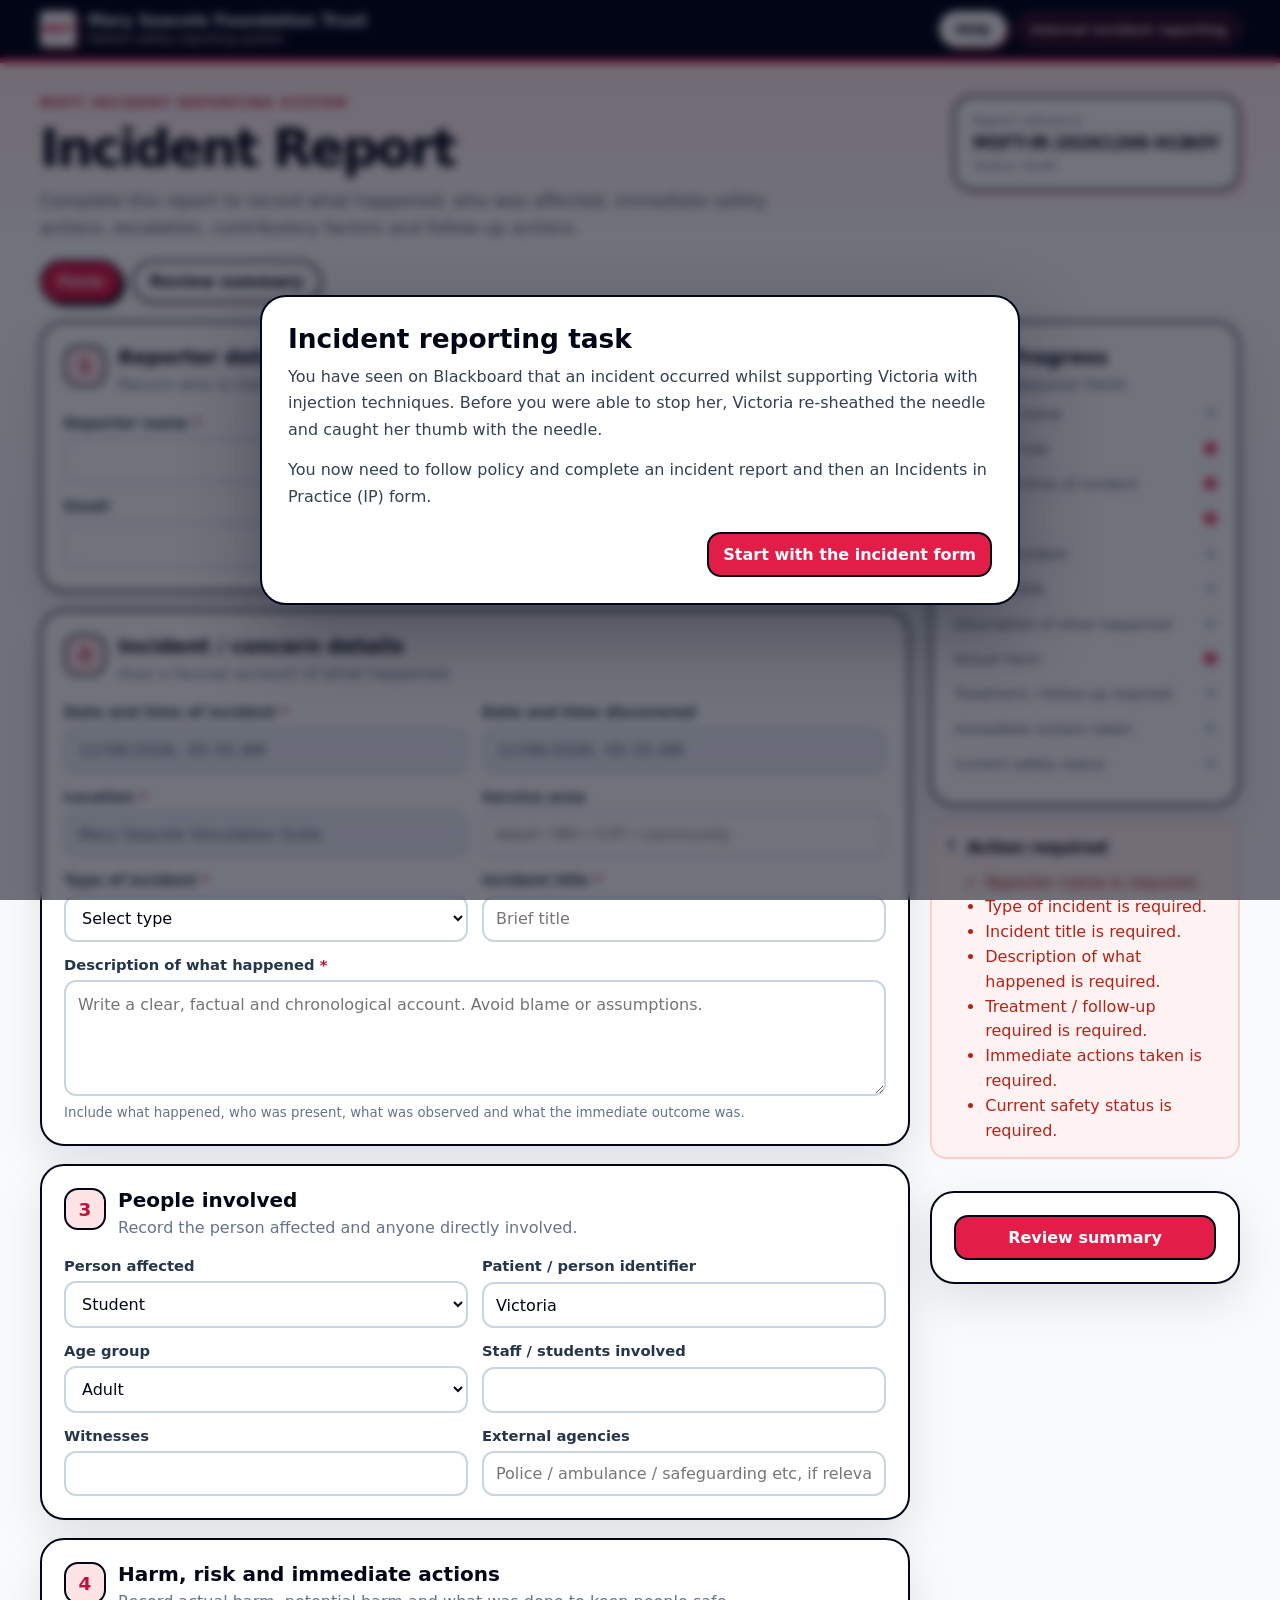
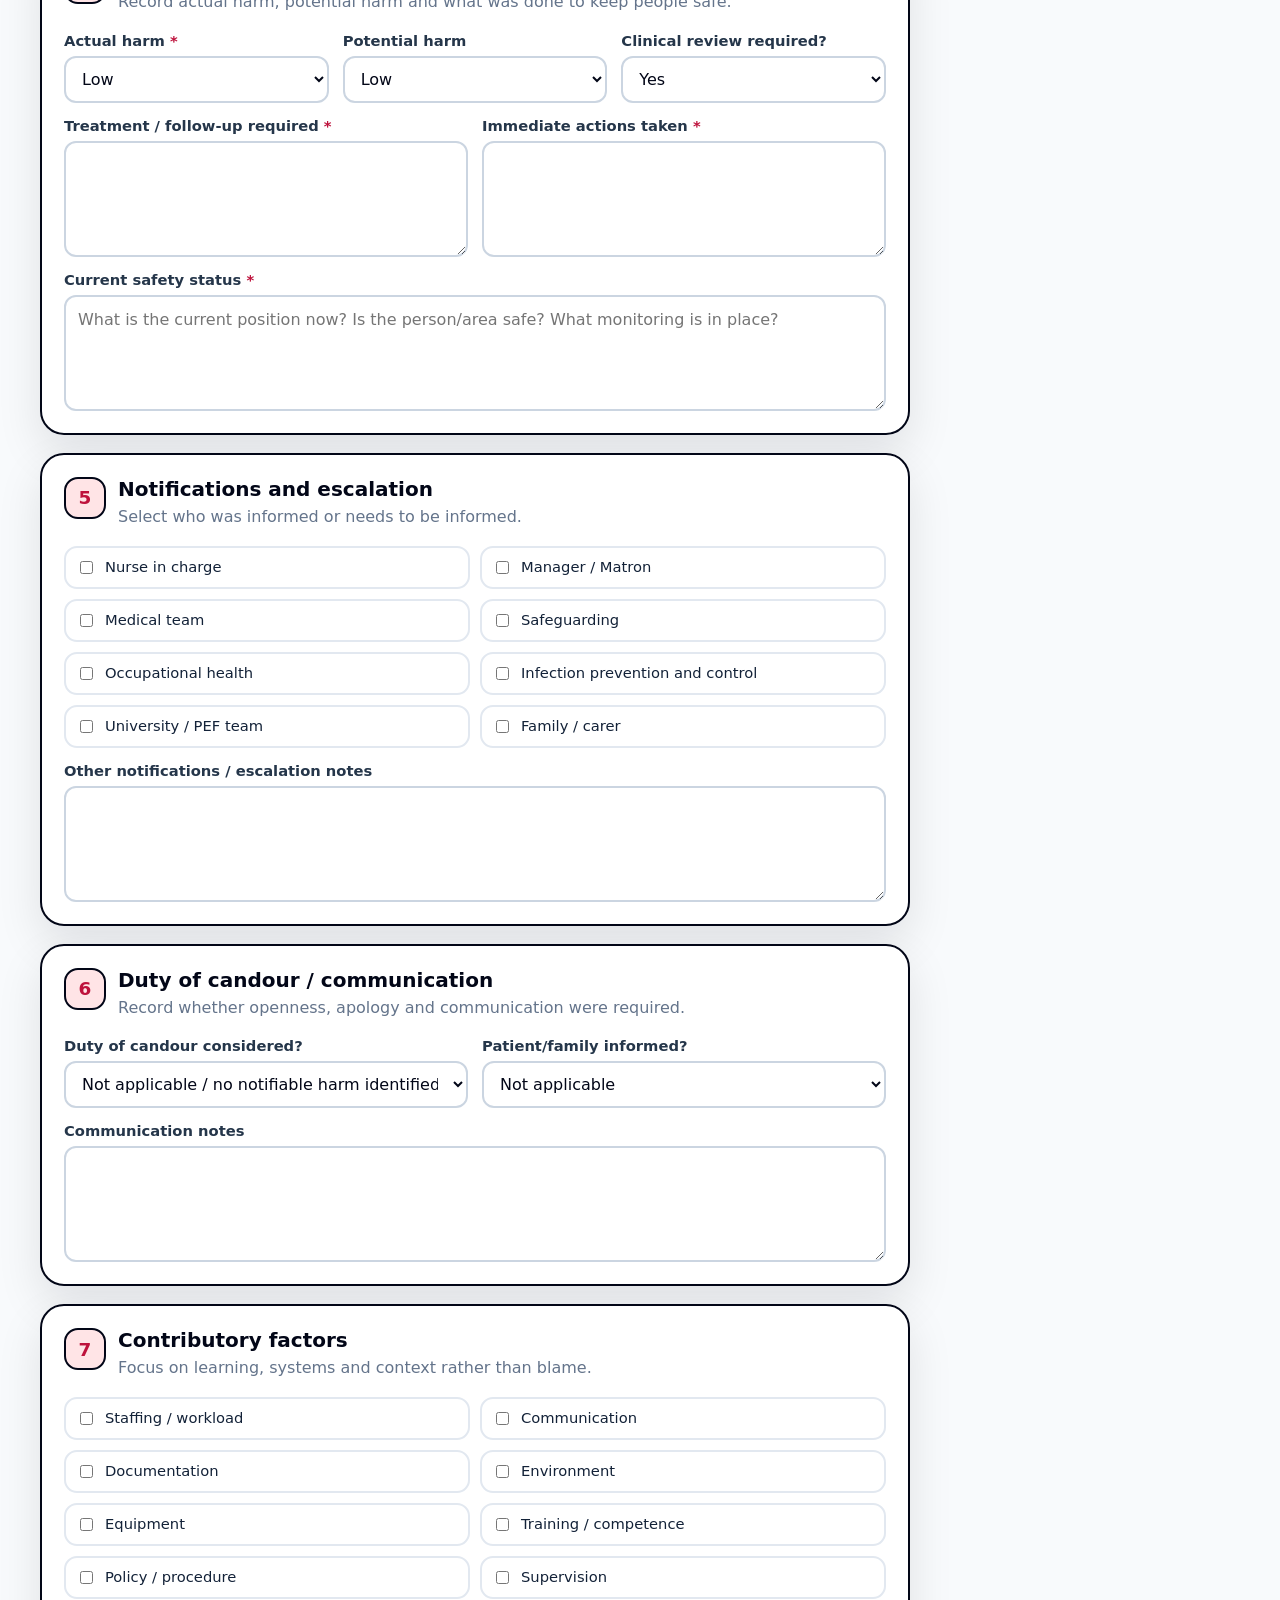
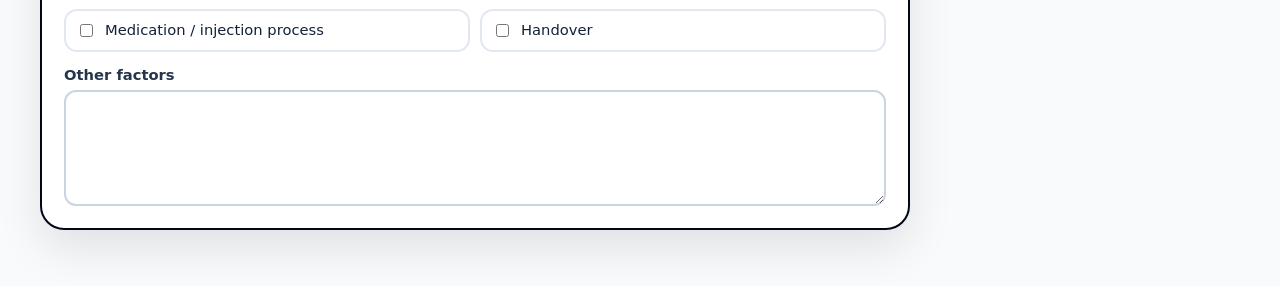
==== commit 9587108b: "Add files via upload" ====
--- a/index.html
+++ b/index.html
@@ -3,7 +3,7 @@
 <head>
   <meta charset="utf-8" />
   <meta name="viewport" content="width=device-width, initial-scale=1" />
-  <title>MSFT Incidents in Practice Form</title>
+  <title>MSFT Incident Reporting System</title>
   <style>
     :root {
       --rose: #e11d48;
@@ -24,6 +24,7 @@
       --warning-soft: #fffaeb;
       --shadow: 0 18px 45px rgba(2, 6, 23, 0.10);
     }
+
     * { box-sizing: border-box; }
     html { scroll-behavior: smooth; }
     body {
@@ -34,6 +35,7 @@
       color: var(--text);
     }
     button, input, select, textarea { font: inherit; }
+
     .top-ribbon {
       background: var(--slate);
       color: #fff;
@@ -48,679 +50,743 @@
       justify-content: space-between;
       gap: 18px;
     }
-    .brand-lockup { display: flex; align-items: center; gap: 12px; min-width: 0; }
+    .brand-lockup {
+      display: flex;
+      align-items: center;
+      gap: 12px;
+      min-width: 0;
+    }
     .msft-logo {
-      height: 36px; width: 36px; border: 2px solid #fff; display: grid; place-items: center;
-      font-size: 10px; font-weight: 950; letter-spacing: -0.03em; color: var(--rose);
-      background: #fff; border-radius: 4px; flex: 0 0 auto; box-shadow: 4px 4px 0 rgba(225,29,72,.35);
-    }
-    .brand-title { display: flex; flex-direction: column; line-height: 1.05; min-width: 0; }
+      height: 36px;
+      width: 36px;
+      border: 2px solid #fff;
+      display: grid;
+      place-items: center;
+      font-size: 10px;
+      font-weight: 950;
+      letter-spacing: -0.03em;
+      color: var(--rose);
+      background: #fff;
+      border-radius: 4px;
+      flex: 0 0 auto;
+      box-shadow: 4px 4px 0 rgba(225,29,72,.35);
+    }
+    .brand-title {
+      display: flex;
+      flex-direction: column;
+      line-height: 1.05;
+      min-width: 0;
+    }
     .brand-title strong { font-size: 1rem; white-space: nowrap; overflow: hidden; text-overflow: ellipsis; }
     .brand-title span { font-size: .78rem; color: #fecdd3; margin-top: 3px; }
     .ribbon-actions { display: flex; align-items: center; gap: 10px; }
-    .ribbon-pill { border: 1px solid #fb7185; background: rgba(225,29,72,.16); color: #ffe4e6; border-radius: 999px; padding: 8px 12px; font-size: .82rem; font-weight: 800; white-space: nowrap; }
-    .help-button, .primary-button, .secondary-button, .danger-button {
-      border: 2px solid var(--slate); border-radius: 999px; padding: 10px 16px; font-size: .9rem; font-weight: 900;
-      cursor: pointer; box-shadow: 3px 3px 0 var(--rose-soft); background: #fff; color: var(--slate);
-    }
-    .help-button { border-color: #fff; box-shadow: 3px 3px 0 rgba(225,29,72,.45); }
-    .primary-button { background: var(--rose); color: #fff; box-shadow: 3px 3px 0 var(--slate); }
-    .secondary-button:hover, .help-button:hover { background: var(--rose-soft); }
-    .primary-button:hover { background: var(--rose-dark); }
-    .danger-button { background: var(--danger); color: #fff; box-shadow: 3px 3px 0 var(--slate); }
-    .primary-button:disabled, .secondary-button:disabled { opacity: .5; cursor: not-allowed; }
-    main { width: min(1200px, calc(100% - 32px)); margin: 0 auto; padding: 32px 0 56px; }
-    .hero { display: flex; justify-content: space-between; gap: 24px; align-items: flex-start; margin-bottom: 18px; }
-    .eyebrow { text-transform: uppercase; letter-spacing: .14em; font-weight: 900; color: var(--rose-dark); margin: 0 0 8px; font-size: .78rem; }
-    h1 { margin: 0; font-size: clamp(2rem, 4vw, 3.35rem); letter-spacing: -0.045em; color: var(--slate); }
+    .ribbon-pill {
+      border: 1px solid #fb7185;
+      background: rgba(225,29,72,.16);
+      color: #ffe4e6;
+      border-radius: 999px;
+      padding: 8px 12px;
+      font-size: .82rem;
+      font-weight: 800;
+      white-space: nowrap;
+    }
+    .help-button {
+      border: 2px solid #fff;
+      background: #fff;
+      color: var(--slate);
+      border-radius: 999px;
+      padding: 8px 14px;
+      font-size: .86rem;
+      font-weight: 900;
+      cursor: pointer;
+      box-shadow: 3px 3px 0 rgba(225,29,72,.45);
+    }
+    .help-button:hover { background: var(--rose-soft); }
+
+    main {
+      width: min(1200px, calc(100% - 32px));
+      margin: 0 auto;
+      padding: 32px 0 56px;
+    }
+
+    .hero {
+      display: flex;
+      justify-content: space-between;
+      gap: 24px;
+      align-items: flex-start;
+      margin-bottom: 18px;
+    }
+    .eyebrow {
+      text-transform: uppercase;
+      letter-spacing: 0.14em;
+      font-weight: 900;
+      color: var(--rose-dark);
+      margin: 0 0 8px;
+      font-size: 0.78rem;
+    }
+    h1 {
+      margin: 0;
+      font-size: clamp(2rem, 4vw, 3.35rem);
+      letter-spacing: -0.045em;
+      color: var(--slate);
+    }
     .hero-copy { margin: 10px 0 0; color: #475569; font-size: 1.08rem; max-width: 760px; line-height: 1.55; }
-    .reference-box { background: rgba(255,255,255,.86); border: 2px solid var(--slate); border-radius: 20px; padding: 16px 18px; min-width: 260px; box-shadow: 8px 8px 0 var(--rose-soft); }
-    .reference-box span, .reference-box small { display: block; color: var(--muted); font-size: .82rem; }
+    .reference-box {
+      background: rgba(255,255,255,0.86);
+      border: 2px solid var(--slate);
+      border-radius: 20px;
+      padding: 16px 18px;
+      min-width: 250px;
+      box-shadow: 8px 8px 0 var(--rose-soft);
+    }
+    .reference-box span, .reference-box small { display: block; color: var(--muted); font-size: 0.82rem; }
     .reference-box strong { display: block; margin: 5px 0; font-size: 1.05rem; color: var(--slate); }
+
+    .notice, .success {
+      display: flex;
+      gap: 12px;
+      align-items: flex-start;
+      background: var(--rose-faint);
+      border: 2px solid #fda4af;
+      color: var(--rose-dark);
+      padding: 14px 16px;
+      border-radius: 16px;
+      margin-bottom: 18px;
+    }
+    .notice p, .success p { margin: 0; line-height: 1.55; }
+    .notice strong { color: var(--slate); }
+    .notice.error { background: var(--danger-soft); border-color: #fecdca; color: var(--danger); }
+    .success { background: var(--ok-soft); border-color: #abefc6; color: var(--ok); }
+    .success strong, .success span { display: block; }
+    .success span { color: #25694d; margin-top: 2px; }
+
     .tabs { display: flex; gap: 10px; margin-bottom: 18px; flex-wrap: wrap; }
-    .tabs button { border: 2px solid var(--slate); background: rgba(255,255,255,.82); color: var(--slate); font-weight: 800; border-radius: 999px; padding: 10px 16px; cursor: pointer; box-shadow: 3px 3px 0 var(--rose-soft); }
-    .tabs button.active { background: var(--rose); border-color: var(--slate); color: #fff; box-shadow: 3px 3px 0 var(--slate); }
+    .tabs button {
+      border: 2px solid var(--slate);
+      background: rgba(255,255,255,0.82);
+      color: var(--slate);
+      font-weight: 800;
+      border-radius: 999px;
+      padding: 10px 16px;
+      cursor: pointer;
+      box-shadow: 3px 3px 0 var(--rose-soft);
+    }
+    .tabs button.active { background: var(--rose); border-color: var(--slate); color: white; box-shadow: 3px 3px 0 var(--slate); }
     .tabs button:disabled { opacity: .48; cursor: not-allowed; }
+
     .layout { display: grid; grid-template-columns: minmax(0, 1fr) 310px; gap: 20px; align-items: start; }
     .form-stack { display: grid; gap: 18px; }
-    .card { background: var(--card); border: 2px solid var(--slate); border-radius: 24px; padding: 22px; box-shadow: var(--shadow); }
+    .card {
+      background: var(--card);
+      border: 2px solid var(--slate);
+      border-radius: 24px;
+      padding: 22px;
+      box-shadow: var(--shadow);
+    }
     .card.rose-card { background: linear-gradient(180deg, #fff, var(--rose-faint)); }
-    .section-heading { display: flex; gap: 12px; align-items: flex-start; margin-bottom: 18px; }
-    .section-icon { width: 42px; height: 42px; border-radius: 14px; background: var(--rose-soft); color: var(--rose-dark); display: grid; place-items: center; font-weight: 950; border: 2px solid #fecdd3; flex: 0 0 auto; }
-    h2 { margin: 0; font-size: 1.18rem; letter-spacing: -0.02em; color: var(--slate); }
-    .section-heading p { margin: 3px 0 0; color: var(--muted); line-height: 1.45; font-size: .94rem; }
-    .form-grid { display: grid; grid-template-columns: repeat(2, minmax(0, 1fr)); gap: 16px; }
-    .form-grid.three { grid-template-columns: repeat(3, minmax(0, 1fr)); }
-    .form-grid.one { grid-template-columns: 1fr; }
-    .form-row { display: grid; gap: 6px; }
-    label { font-weight: 850; font-size: .88rem; color: var(--slate); }
-    .hint { color: var(--muted); font-size: .78rem; line-height: 1.35; }
+    .section-heading {
+      display: flex;
+      gap: 12px;
+      align-items: flex-start;
+      margin-bottom: 18px;
+    }
+    .section-icon {
+      width: 42px;
+      height: 42px;
+      border-radius: 14px;
+      background: var(--rose-soft);
+      color: var(--rose-dark);
+      display: grid;
+      place-items: center;
+      font-size: 1.15rem;
+      border: 2px solid var(--slate);
+      flex: 0 0 auto;
+      font-weight: 900;
+    }
+    h2 { margin: 0; font-size: 1.25rem; color: var(--slate); }
+    .section-heading p { margin: 4px 0 0; color: var(--muted); line-height: 1.45; }
+
+    .grid { display: grid; gap: 14px; }
+    .grid.two { grid-template-columns: repeat(2, minmax(0,1fr)); }
+    .grid.three { grid-template-columns: repeat(3, minmax(0,1fr)); }
+    .field { display: grid; gap: 7px; }
+    .label-row { display: flex; justify-content: space-between; gap: 8px; font-size: .92rem; font-weight: 850; color: #25364a; }
+    .label-row em { color: var(--rose-dark); font-style: normal; }
+    .field small { color: var(--muted); line-height: 1.45; }
     input, select, textarea {
-      width: 100%; border: 1.7px solid #cbd5e1; border-radius: 13px; background: #fff;
-      padding: 12px 13px; color: var(--slate); outline: none;
-    }
+      width: 100%;
+      border: 2px solid #cbd5e1;
+      background: #fff;
+      border-radius: 12px;
+      padding: 11px 12px;
+      outline: none;
+      color: var(--slate);
+    }
+    textarea { min-height: 116px; resize: vertical; line-height: 1.5; }
     input:focus, select:focus, textarea:focus { border-color: var(--rose); box-shadow: 0 0 0 4px var(--rose-soft); }
-    textarea { min-height: 120px; resize: vertical; line-height: 1.5; }
-    .locked { background: #eef2f7; color: #334155; cursor: not-allowed; }
-    .radio-grid { display: grid; grid-template-columns: repeat(3, minmax(0, 1fr)); gap: 12px; }
-    .radio-card {
-      border: 2px solid #cbd5e1; background: #fff; border-radius: 18px; padding: 14px; cursor: pointer; min-height: 125px;
-      display: grid; gap: 7px;
-    }
-    .radio-card:hover { border-color: var(--rose); background: var(--rose-faint); }
-    .radio-card input { width: auto; margin-right: 6px; }
-    .radio-card strong { color: var(--slate); }
-    .radio-card span { color: #475569; font-size: .84rem; line-height: 1.38; }
-    .radio-card.selected { border-color: var(--slate); background: var(--rose-faint); box-shadow: 4px 4px 0 var(--rose-soft); }
-    .side-panel { position: sticky; top: 18px; display: grid; gap: 18px; }
-    .side-panel .card { padding: 18px; }
-    .progress-list { list-style: none; padding: 0; margin: 12px 0 0; display: grid; gap: 10px; }
-    .progress-list li { display: flex; gap: 10px; align-items: flex-start; color: #475569; font-size: .9rem; line-height: 1.35; }
-    .dot { width: 22px; height: 22px; border-radius: 50%; display: grid; place-items: center; background: #e2e8f0; color: #475569; font-weight: 900; flex: 0 0 auto; font-size: .75rem; }
-    .dot.done { background: var(--rose); color: #fff; }
-    .divider { height: 1px; background: #e2e8f0; margin: 16px 0; }
-    .button-row { display: flex; justify-content: space-between; align-items: center; gap: 12px; flex-wrap: wrap; margin-top: 18px; }
-    .table-card { border: 1.7px solid #cbd5e1; border-radius: 16px; overflow: hidden; }
-    .table-row { display: grid; grid-template-columns: 44px 1fr 170px 170px 170px; border-top: 1.4px solid #cbd5e1; }
-    .table-row:first-child { border-top: 0; }
-    .table-row.header { background: #e9f0fb; font-weight: 900; color: var(--slate); }
-    .table-cell { padding: 10px; border-left: 1.4px solid #cbd5e1; }
-    .table-cell:first-child { border-left: 0; }
-    .table-cell textarea { min-height: 76px; }
-    .status-panel { border: 2px solid #fda4af; background: var(--rose-faint); border-radius: 18px; padding: 16px; color: #7f1d1d; line-height: 1.5; }
+    input[readonly], input[disabled], .locked-field {
+      background: #eef2f7 !important;
+      color: #475569;
+      cursor: not-allowed;
+      border-color: #cbd5e1;
+    }
+    .checks { display: grid; grid-template-columns: repeat(2, minmax(0,1fr)); gap: 10px; }
+    .check {
+      display: flex;
+      gap: 9px;
+      align-items: flex-start;
+      border: 2px solid #e2e8f0;
+      border-radius: 13px;
+      padding: 10px;
+      background: #fff;
+      cursor: pointer;
+      font-size: .92rem;
+    }
+    .check input { width: auto; margin-top: 3px; accent-color: var(--rose); }
+
+    .side { position: sticky; top: 18px; display: grid; gap: 14px; }
+    .progress-list { display: grid; gap: 9px; margin-top: 8px; }
+    .progress-item {
+      display: flex; align-items: center; justify-content: space-between; gap: 8px;
+      color: #475569; font-size: .9rem; padding-bottom: 9px; border-bottom: 1px solid #e2e8f0;
+    }
+    .progress-item strong { color: var(--slate); }
+    .dot { width: 11px; height: 11px; border-radius: 50%; background: #cbd5e1; flex: 0 0 auto; }
+    .dot.done { background: var(--rose); box-shadow: 0 0 0 4px var(--rose-soft); }
+    .button-stack { display: grid; gap: 9px; }
+    .btn {
+      border: 2px solid var(--slate);
+      background: #fff;
+      border-radius: 14px;
+      padding: 11px 14px;
+      font-weight: 850;
+      cursor: pointer;
+      color: var(--slate);
+      transition: transform .12s ease, box-shadow .12s ease, background .12s ease;
+      text-decoration: none;
+      text-align: center;
+    }
+    .btn:hover { transform: translateY(-1px); background: var(--rose-faint); box-shadow: 4px 4px 0 var(--rose-soft); }
+    .btn.primary { background: var(--rose); color: #fff; }
+    .btn.primary:hover { background: var(--rose-dark); box-shadow: 4px 4px 0 var(--slate); }
+    .btn.dark { background: var(--slate); color: #fff; }
+    .btn:disabled { opacity: .55; cursor: not-allowed; transform: none; box-shadow: none; }
+
+    .missing-list { margin: 10px 0 0; padding-left: 18px; color: var(--danger); line-height: 1.55; }
+    .mini-text { color: var(--muted); line-height: 1.55; font-size: .92rem; }
+
+    .summary { display: grid; gap: 12px; }
+    .summary-row { display: grid; grid-template-columns: 230px 1fr; gap: 12px; padding: 12px 0; border-bottom: 1px solid #e2e8f0; }
+    .summary-row dt { font-weight: 850; color: var(--slate); }
+    .summary-row dd { margin: 0; color: #334155; line-height: 1.5; white-space: pre-wrap; }
+    .review-actions { display: flex; justify-content: flex-end; gap: 12px; flex-wrap: wrap; margin-top: 22px; }
+
+    .footer-note {
+      margin-top: 22px;
+      color: #64748b;
+      font-size: .82rem;
+      text-align: center;
+    }
     .hidden { display: none !important; }
-    .summary-grid { display: grid; gap: 12px; }
-    .summary-item { border: 1.7px solid #e2e8f0; border-radius: 16px; padding: 13px; background: #fff; }
-    .summary-item span { display: block; color: var(--muted); font-size: .78rem; font-weight: 800; text-transform: uppercase; letter-spacing: .04em; margin-bottom: 5px; }
-    .summary-item strong, .summary-item div { color: var(--slate); white-space: pre-wrap; line-height: 1.45; }
-    .modal-backdrop { position: fixed; inset: 0; z-index: 100; background: rgba(2,6,23,.52); display: flex; align-items: center; justify-content: center; padding: 20px; }
-    .modal { width: min(720px, 100%); background: #fff; border: 2px solid var(--slate); border-radius: 28px; padding: 26px; box-shadow: 0 30px 90px rgba(2,6,23,.35); animation: pop .16s ease; }
-    @keyframes pop { from { opacity: 0; transform: translateY(10px) scale(.98); } to { opacity: 1; transform: translateY(0) scale(1); } }
-    .modal h2 { font-size: 1.55rem; margin-bottom: 8px; }
-    .modal p { margin: 0 0 14px; color: #334155; line-height: 1.6; }
-    .modal .button-row { justify-content: flex-end; }
-    .error-list { margin: 10px 0 0; padding-left: 20px; color: var(--danger); line-height: 1.5; }
-    .footer-build { color: #94a3b8; text-align: center; font-size: .75rem; margin-top: 22px; }
-    @media (max-width: 900px) {
-      .top-ribbon-inner { width: min(100%, calc(100% - 20px)); }
-      main { width: min(100%, calc(100% - 20px)); padding-top: 22px; }
-      .hero, .layout { grid-template-columns: 1fr; display: grid; }
-      .reference-box { min-width: 0; }
-      .form-grid, .form-grid.three, .radio-grid { grid-template-columns: 1fr; }
-      .side-panel { position: static; }
-      .table-row { grid-template-columns: 1fr; }
-      .table-cell { border-left: 0; border-top: 1.4px solid #cbd5e1; }
-      .table-cell:first-child { border-top: 0; }
-      .ribbon-pill { display: none; }
+
+    .modal-backdrop {
+      position: fixed;
+      inset: 0;
+      z-index: 100;
+      display: flex;
+      align-items: center;
+      justify-content: center;
+      padding: 18px;
+      background: rgba(2, 6, 23, .56);
+      backdrop-filter: blur(5px);
+    }
+    .modal {
+      width: min(760px, 100%);
+      border: 2px solid var(--slate);
+      border-radius: 26px;
+      background: #fff;
+      box-shadow: 0 30px 80px rgba(2, 6, 23, .32);
+      padding: 26px;
+    }
+    .modal h2 { font-size: 1.65rem; margin-bottom: 10px; }
+    .modal p { margin: 0 0 14px; line-height: 1.65; color: #334155; }
+    .modal-actions { display: flex; justify-content: flex-end; gap: 10px; margin-top: 22px; flex-wrap: wrap; }
+    .modal-small { width: min(650px, 100%); }
+
+    @media (max-width: 940px) {
+      .hero { flex-direction: column; }
+      .reference-box { width: 100%; }
+      .layout { grid-template-columns: 1fr; }
+      .side { position: static; }
+      .grid.two, .grid.three, .checks { grid-template-columns: 1fr; }
+      .summary-row { grid-template-columns: 1fr; gap: 3px; }
+      .top-ribbon-inner { align-items: flex-start; flex-direction: column; padding: 12px 0; }
+      .ribbon-actions { width: 100%; justify-content: space-between; }
+      .ribbon-pill { white-space: normal; }
+    }
+
+    @media print {
+      body { background: #fff; }
+      .top-ribbon, .tabs, .side, .notice, .footer-note, .modal-backdrop { display: none !important; }
+      main { width: 100%; padding: 0; }
+      .card { box-shadow: none; break-inside: avoid; }
+      .layout { display: block; }
     }
   </style>
 </head>
 <body>
-  <header class="top-ribbon">
+  <div class="top-ribbon">
     <div class="top-ribbon-inner">
       <div class="brand-lockup">
         <div class="msft-logo">MSFT</div>
         <div class="brand-title">
           <strong>Mary Seacole Foundation Trust</strong>
-          <span>Incidents in Practice Notification</span>
+          <span>Patient safety reporting system</span>
         </div>
       </div>
       <div class="ribbon-actions">
-        <div class="ribbon-pill">IP Form</div>
-        <button id="helpBtn" class="help-button" type="button">Help</button>
-      </div>
-    </div>
-  </header>
-
-  <main>
-    <section class="hero">
-      <div>
-        <p class="eyebrow">Learner incident process</p>
-        <h1>Incidents in Practice Form</h1>
-        <p class="hero-copy">Complete this form following an incident in practice involving a learner. Complete Section A first, assess the risk level, then complete the relevant section before submitting.</p>
-      </div>
-      <aside class="reference-box">
-        <span>IP reference</span>
-        <strong id="ipRef">IP-000000</strong>
-        <small>Created <span id="createdLabel">--</span></small>
-      </aside>
-    </section>
-
-    <nav class="tabs" aria-label="Form sections">
-      <button id="tabA" class="active" type="button">Section A</button>
-      <button id="tabActions" type="button">Section B</button>
-      <button id="tabReview" type="button">Review summary</button>
-    </nav>
-
-    <section class="layout">
-      <div class="form-stack">
-        <section id="sectionA" class="card rose-card">
-          <div class="section-heading">
-            <div class="section-icon">A</div>
-            <div>
-              <h2>Section A – Learner Details / Notification / Risk Rating</h2>
-              <p>Record the learner details, notification summary, incident number and assessed risk level.</p>
-            </div>
-          </div>
-
-          <div class="form-grid three">
-            <div class="form-row">
-              <label for="learnerName">Learner’s Name *</label>
-              <input id="learnerName" class="locked" value="Victoria Hughes-Smith" readonly />
-            </div>
-            <div class="form-row">
-              <label for="cohort">Cohort *</label>
-              <input id="cohort" class="locked" value="Year1" readonly />
-            </div>
-            <div class="form-row">
-              <label for="hei">HEI *</label>
-              <input id="hei" class="locked" value="University of Salford" readonly />
-            </div>
-          </div>
-
-          <div class="form-grid three" style="margin-top:16px;">
-            <div class="form-row">
-              <label for="dateIncident">Date of Incident *</label>
-              <input id="dateIncident" class="locked" readonly />
-            </div>
-            <div class="form-row">
-              <label for="trust">Trust *</label>
-              <input id="trust" class="locked" value="Mary Seacole Foundation Trust" readonly />
-            </div>
-            <div class="form-row">
-              <label for="personalTutor">Personal Tutor</label>
-              <input id="personalTutor" class="locked" value="Becca Richardson" readonly />
-            </div>
-          </div>
-
-          <div class="form-grid one" style="margin-top:16px;">
-            <div class="form-row">
-              <label for="summary">Notification summary of the incident *</label>
-              <textarea id="summary" placeholder="Write a clear factual summary of what happened, who was involved, actions taken and any immediate outcome."></textarea>
-              <span class="hint">Use factual language and include enough detail for the PEF team to understand the incident.</span>
-            </div>
-          </div>
-
-          <div class="form-grid" style="margin-top:16px;">
-            <div class="form-row">
-              <label for="incidentNumber">Incident Number *</label>
-              <input id="incidentNumber" class="locked" value="MSFT-IR-20260608-LCGQL" readonly />
-            </div>
-            <div class="form-row">
-              <label for="location">Location of Incident *</label>
-              <input id="location" class="locked" value="Mary Seacole Simulation Suite" readonly />
-            </div>
-          </div>
-
-          <div class="form-grid" style="margin-top:16px;">
-            <div class="form-row">
-              <label for="reportedBy">Reported by *</label>
-              <input id="reportedBy" class="locked" value="Practice Supervisor" readonly />
-            </div>
-            <div class="form-row">
-              <label for="investigator">Investigator Lead Name &amp; Title *</label>
-              <input id="investigator" class="locked" value="Chris Doogan" readonly />
-            </div>
-          </div>
-
-          <div class="form-grid" style="margin-top:16px;">
-            <div class="form-row">
-              <label for="emailContact">Email Contact *</label>
-              <input id="emailContact" class="locked" type="email" value="chris.doogan@salford.example" readonly />
-            </div>
-            <div class="form-row">
-              <label for="riskAssessedDate">Date &amp; time assessed risk level *</label>
-              <input id="riskAssessedDate" type="datetime-local" />
-            </div>
-          </div>
-
-          <div class="divider"></div>
-          <div class="section-heading" style="margin-bottom:12px;">
-            <div class="section-icon">!</div>
-            <div>
-              <h2>Assessed Risk Level *</h2>
-              <p>Choose the risk level based on the incident and the management pathway.</p>
-            </div>
-          </div>
-          <div class="radio-grid" id="riskOptions">
-            <label class="radio-card" data-risk-card="Minor">
-              <div><input type="radio" name="risk" value="Minor" /> <strong>Minor</strong></div>
-              <span>The learner witnessed or was affected by a lower-level issue that has been addressed with no further action required.</span>
-            </label>
-            <label class="radio-card" data-risk-card="Moderate">
-              <div><input type="radio" name="risk" value="Moderate" /> <strong>Moderate</strong></div>
-              <span>The learner was involved in or affected by a clinical incident and support, reporting or follow-up is required.</span>
-            </label>
-            <label class="radio-card" data-risk-card="Severe">
-              <div><input type="radio" name="risk" value="Severe" /> <strong>Severe</strong></div>
-              <span>The learner was involved in an incident resulting in life-changing injury, significant distress or urgent intervention.</span>
-            </label>
-          </div>
-
-          <div class="form-grid" style="margin-top:16px;">
-            <div class="form-row">
-              <label for="riskCompletedBy">Assessment of risk level completed by *</label>
-              <input id="riskCompletedBy" placeholder="Name and role" />
-            </div>
-          </div>
-
-          <div class="button-row">
-            <span class="hint">Required fields are marked with an asterisk.</span>
-            <button id="goActions" class="primary-button" type="button">Continue to Section B</button>
-          </div>
-        </section>
-
-        <section id="sectionActions" class="card hidden">
-          <div class="section-heading">
-            <div class="section-icon">B/C</div>
-            <div>
-              <h2 id="actionsTitle">Section B</h2>
-              <p id="actionsIntro">Complete the relevant section for the selected risk level.</p>
-            </div>
-          </div>
-
-          <div id="noRiskMessage" class="status-panel">
-            Select a risk level in Section A before completing Section B.
-          </div>
-
-          <div id="minorSection" class="hidden">
-            <h2>Section B – Action &amp; Assurances (Minor Risk only)</h2>
-            <div class="form-grid" style="margin-top:16px;">
-              <div class="form-row">
-                <label for="minorIncidentDate">Internal incident report completed – date</label>
-                <input id="minorIncidentDate" type="date" />
-              </div>
-              <div class="form-row">
-                <label for="minorIncidentTime">Internal incident report completed – time</label>
-                <input id="minorIncidentTime" type="time" />
-              </div>
-            </div>
-            <div class="form-grid" style="margin-top:16px;">
-              <div class="form-row">
-                <label for="minorLogDate">Incident recorded in organisation practice incident log – date</label>
-                <input id="minorLogDate" type="date" />
-              </div>
-              <div class="form-row">
-                <label for="minorLogTime">Incident recorded in organisation practice incident log – time</label>
-                <input id="minorLogTime" type="time" />
-              </div>
-            </div>
-            <div class="form-grid one" style="margin-top:16px;">
-              <div class="form-row">
-                <label for="providerAction">Summary of Action Taken by provider Organisation *</label>
-                <textarea id="providerAction" placeholder="Summarise actions taken by the provider organisation."></textarea>
-              </div>
-              <div class="form-row">
-                <label for="heiAction">Summary of Action Taken by HEI *</label>
-                <textarea id="heiAction" placeholder="Summarise actions taken by the HEI."></textarea>
-              </div>
-            </div>
-            <div class="form-grid" style="margin-top:16px;">
-              <div class="form-row"><label for="pefName">Name of PEF *</label><input id="pefName" /></div>
-              <div class="form-row"><label for="serviceManager">Name of Service Manager / Head of Service</label><input id="serviceManager" /></div>
-              <div class="form-row"><label for="academicAdvisor">Name of Academic Advisor / Academic Assessor *</label><input id="academicAdvisor" /></div>
-              <div class="form-row"><label for="programmeLead">Name of Programme Lead / Lead Midwife for Education</label><input id="programmeLead" /></div>
-            </div>
-            <div class="form-grid one" style="margin-top:16px;">
-              <div class="form-row"><label for="minorCommunication">Communication with &amp; name/date *</label><textarea id="minorCommunication" placeholder="Record who was contacted, when, and the outcome."></textarea></div>
-            </div>
-          </div>
-
-          <div id="modSevSection" class="hidden">
-            <h2>Section C – Action Plan &amp; Assurances (Moderate / Severe Risk only)</h2>
-            <div class="form-grid" style="margin-top:16px;">
-              <div class="form-row"><label for="msIncidentDate">Internal incident report completed – date *</label><input id="msIncidentDate" type="date" /></div>
-              <div class="form-row"><label for="msIncidentTime">Internal incident report completed – time *</label><input id="msIncidentTime" type="time" /></div>
-            </div>
-            <div class="form-grid" style="margin-top:16px;">
-              <div class="form-row"><label for="msLogDate">Recorded in organisation incident log – date</label><input id="msLogDate" type="date" /></div>
-              <div class="form-row"><label for="msLogTime">Recorded in organisation incident log – time</label><input id="msLogTime" type="time" /></div>
-            </div>
-            <div class="divider"></div>
-            <p class="hint" style="margin-top:0;">Add the immediate actions agreed. At least one action should be recorded before submitting.</p>
-            <div class="table-card" id="actionPlanTable">
-              <div class="table-row header">
-                <div class="table-cell">#</div>
-                <div class="table-cell">Summary of Immediate Actions</div>
-                <div class="table-cell">Date Agreed</div>
-                <div class="table-cell">Date to be Achieved</div>
-                <div class="table-cell">Responsibility of</div>
-              </div>
-              <div class="table-row">
-                <div class="table-cell">1</div>
-                <div class="table-cell"><textarea id="action1" placeholder="Action 1"></textarea></div>
-                <div class="table-cell"><input id="dateAgreed1" type="date" /></div>
-                <div class="table-cell"><input id="dateAchieved1" type="date" /></div>
-                <div class="table-cell"><input id="responsibility1" placeholder="Name / role" /></div>
-              </div>
-              <div class="table-row">
-                <div class="table-cell">2</div>
-                <div class="table-cell"><textarea id="action2" placeholder="Action 2"></textarea></div>
-                <div class="table-cell"><input id="dateAgreed2" type="date" /></div>
-                <div class="table-cell"><input id="dateAchieved2" type="date" /></div>
-                <div class="table-cell"><input id="responsibility2" placeholder="Name / role" /></div>
-              </div>
-              <div class="table-row">
-                <div class="table-cell">3</div>
-                <div class="table-cell"><textarea id="action3" placeholder="Action 3"></textarea></div>
-                <div class="table-cell"><input id="dateAgreed3" type="date" /></div>
-                <div class="table-cell"><input id="dateAchieved3" type="date" /></div>
-                <div class="table-cell"><input id="responsibility3" placeholder="Name / role" /></div>
-              </div>
-              <div class="table-row">
-                <div class="table-cell">4</div>
-                <div class="table-cell"><textarea id="action4" placeholder="Action 4"></textarea></div>
-                <div class="table-cell"><input id="dateAgreed4" type="date" /></div>
-                <div class="table-cell"><input id="dateAchieved4" type="date" /></div>
-                <div class="table-cell"><input id="responsibility4" placeholder="Name / role" /></div>
-              </div>
-            </div>
-          </div>
-
-          <div class="button-row">
-            <button id="backA" class="secondary-button" type="button">Back to Section A</button>
-            <button id="reviewBtn" class="primary-button" type="button">Review summary</button>
-          </div>
-        </section>
-
-        <section id="sectionReview" class="card hidden">
-          <div class="section-heading">
-            <div class="section-icon">✓</div>
-            <div>
-              <h2>Review summary</h2>
-              <p>Check the information below before submitting the IP form.</p>
-            </div>
-          </div>
-          <div id="summaryOutput" class="summary-grid"></div>
-          <div class="button-row">
-            <button id="backActions" class="secondary-button" type="button">Back to Section B</button>
-            <button id="submitBtn" class="primary-button" type="button">Submit IP form</button>
-          </div>
-        </section>
-      </div>
-
-      <aside class="side-panel">
-        <section class="card">
-          <h2>Form progress</h2>
-          <ul class="progress-list">
-            <li><span id="dotA" class="dot done">1</span><span>Complete learner and notification details.</span></li>
-            <li><span id="dotRisk" class="dot">2</span><span>Assess the risk level and complete the relevant section.</span></li>
-            <li><span id="dotReview" class="dot">3</span><span>Review the summary and submit the form.</span></li>
-          </ul>
-        </section>
-        <section class="card">
-          <h2>Risk category reminder</h2>
-          <p class="hint" style="font-size:.88rem; line-height:1.55;">Needlestick injury is a clinical incident affecting a learner. Consider whether the learner was only a witness, was involved and affected, or suffered significant/life-changing harm.</p>
-        </section>
-      </aside>
-    </section>
-    <div class="footer-build">VISUAL_BUILD: IP_FORM_FIRST_STYLE_LOCKED_REF_EMAIL_SECTIONB_20260608_V4</div>
-  </main>
-
-  <div id="introModal" class="modal-backdrop">
-    <div class="modal">
-      <h2>Incidents in Practice form</h2>
-      <p>You have completed the internal incident report. As the incident involved Victoria, you now need to complete an Incidents in Practice (IP) form for the PEF team.</p>
-      <p>Complete the learner details, notification summary and risk rating, then complete the relevant action section before submitting.</p>
-      <div class="button-row">
-        <button id="startBtn" class="primary-button" type="button">Start IP form</button>
+        <button id="helpButton" class="help-button" type="button">Help</button>
+        <div class="ribbon-pill">Internal incident reporting</div>
       </div>
     </div>
   </div>
 
+  <main>
+    <header class="hero">
+      <div>
+        <p class="eyebrow">MSFT incident reporting system</p>
+        <h1>Incident Report</h1>
+        <p class="hero-copy">Complete this report to record what happened, who was affected, immediate safety actions, escalation, contributory factors and follow-up actions.</p>
+      </div>
+      <aside class="reference-box">
+        <span>Report reference</span>
+        <strong id="referenceNumber">MSFT-IR-000000</strong>
+        <small id="statusLabel">Status: Draft</small>
+      </aside>
+    </header>
+
+    <nav class="tabs" aria-label="Form view tabs">
+      <button id="formTab" class="active" type="button">Form</button>
+      <button id="reviewTab" type="button">Review summary</button>
+    </nav>
+
+    <div id="submittedBanner" class="success hidden">
+      <strong>✓</strong>
+      <p><strong>Incident report submitted.</strong><span>The report has been recorded for review.</span></p>
+    </div>
+
+    <div id="formView" class="layout">
+      <div class="form-stack">
+        <section class="card">
+          <div class="section-heading">
+            <div class="section-icon">1</div>
+            <div>
+              <h2>Reporter details</h2>
+              <p>Record who is completing the report.</p>
+            </div>
+          </div>
+          <div class="grid two">
+            <label class="field"><span class="label-row"><span>Reporter name <em>*</em></span></span><input id="reporterName" required /></label>
+            <label class="field"><span class="label-row"><span>Reporter role <em>*</em></span></span><input id="reporterRole" class="locked-field" readonly required /></label>
+            <label class="field"><span class="label-row"><span>Email</span></span><input id="reporterEmail" type="email" /></label>
+            <label class="field"><span class="label-row"><span>Reported on</span></span><input id="reportedOn" type="datetime-local" /></label>
+          </div>
+        </section>
+
+        <section class="card">
+          <div class="section-heading">
+            <div class="section-icon">2</div>
+            <div>
+              <h2>Incident / concern details</h2>
+              <p>Give a factual account of what happened.</p>
+            </div>
+          </div>
+          <div class="grid two">
+            <label class="field"><span class="label-row"><span>Date and time of incident <em>*</em></span></span><input id="incidentDateTime" class="locked-field" type="datetime-local" readonly required /></label>
+            <label class="field"><span class="label-row"><span>Date and time discovered</span></span><input id="discoveredDateTime" class="locked-field" type="datetime-local" readonly /></label>
+            <label class="field"><span class="label-row"><span>Location <em>*</em></span></span><input id="location" class="locked-field" readonly required /></label>
+            <label class="field"><span class="label-row"><span>Service area</span></span><input id="serviceArea" placeholder="Adult / MH / CYP / community" /></label>
+            <label class="field"><span class="label-row"><span>Type of incident <em>*</em></span></span><select id="incidentType" required></select></label>
+            <label class="field"><span class="label-row"><span>Incident title <em>*</em></span></span><input id="incidentTitle" placeholder="Brief title" required /></label>
+          </div>
+          <div style="margin-top:14px;">
+            <label class="field"><span class="label-row"><span>Description of what happened <em>*</em></span></span><textarea id="description" placeholder="Write a clear, factual and chronological account. Avoid blame or assumptions." required></textarea><small>Include what happened, who was present, what was observed and what the immediate outcome was.</small></label>
+          </div>
+        </section>
+
+        <section class="card">
+          <div class="section-heading">
+            <div class="section-icon">3</div>
+            <div>
+              <h2>People involved</h2>
+              <p>Record the person affected and anyone directly involved.</p>
+            </div>
+          </div>
+          <div class="grid two">
+            <label class="field"><span class="label-row"><span>Person affected</span></span><select id="personAffectedType"><option>Patient</option><option>Staff member</option><option>Student</option><option>Visitor</option><option>No person directly affected</option></select></label>
+            <label class="field"><span class="label-row"><span>Patient / person identifier</span></span><input id="patientInitials" placeholder="e.g. VH, Patient A" /></label>
+            <label class="field"><span class="label-row"><span>Age group</span></span><select id="ageGroup"><option value="">Select if relevant</option><option>Child</option><option>Young person</option><option>Adult</option><option>Older adult</option><option>Not applicable</option></select></label>
+            <label class="field"><span class="label-row"><span>Staff / students involved</span></span><input id="staffInvolved" /></label>
+            <label class="field"><span class="label-row"><span>Witnesses</span></span><input id="witnesses" /></label>
+            <label class="field"><span class="label-row"><span>External agencies</span></span><input id="externalAgencies" placeholder="Police / ambulance / safeguarding etc, if relevant" /></label>
+          </div>
+        </section>
+
+        <section class="card">
+          <div class="section-heading">
+            <div class="section-icon">4</div>
+            <div>
+              <h2>Harm, risk and immediate actions</h2>
+              <p>Record actual harm, potential harm and what was done to keep people safe.</p>
+            </div>
+          </div>
+          <div class="grid three">
+            <label class="field"><span class="label-row"><span>Actual harm <em>*</em></span></span><select id="actualHarm"></select></label>
+            <label class="field"><span class="label-row"><span>Potential harm</span></span><select id="potentialHarm"></select></label>
+            <label class="field"><span class="label-row"><span>Clinical review required?</span></span><select id="clinicalReviewRequired"><option>No</option><option>Yes</option><option>Not known</option><option>Not applicable</option></select></label>
+          </div>
+          <div class="grid two" style="margin-top:14px;">
+            <label class="field"><span class="label-row"><span>Treatment / follow-up required <em>*</em></span></span><textarea id="treatmentRequired" required></textarea></label>
+            <label class="field"><span class="label-row"><span>Immediate actions taken <em>*</em></span></span><textarea id="immediateActions" required></textarea></label>
+          </div>
+          <div style="margin-top:14px;">
+            <label class="field"><span class="label-row"><span>Current safety status <em>*</em></span></span><textarea id="currentSafetyStatus" placeholder="What is the current position now? Is the person/area safe? What monitoring is in place?" required></textarea></label>
+          </div>
+        </section>
+
+        <section class="card">
+          <div class="section-heading">
+            <div class="section-icon">5</div>
+            <div>
+              <h2>Notifications and escalation</h2>
+              <p>Select who was informed or needs to be informed.</p>
+            </div>
+          </div>
+          <div class="checks" id="notificationChecks"></div>
+          <div style="margin-top:14px;">
+            <label class="field"><span class="label-row"><span>Other notifications / escalation notes</span></span><textarea id="otherNotifications"></textarea></label>
+          </div>
+        </section>
+
+        <section class="card">
+          <div class="section-heading">
+            <div class="section-icon">6</div>
+            <div>
+              <h2>Duty of candour / communication</h2>
+              <p>Record whether openness, apology and communication were required.</p>
+            </div>
+          </div>
+          <div class="grid two">
+            <label class="field"><span class="label-row"><span>Duty of candour considered?</span></span><select id="dutyOfCandourConsidered"><option>Not applicable / no notifiable harm identified</option><option>Yes - likely triggered</option><option>Yes - considered but not triggered</option><option>Needs senior review</option></select></label>
+            <label class="field"><span class="label-row"><span>Patient/family informed?</span></span><select id="patientFamilyInformed"><option>Not applicable</option><option>Yes</option><option>No</option><option>Pending senior review</option></select></label>
+          </div>
+          <div style="margin-top:14px;">
+            <label class="field"><span class="label-row"><span>Communication notes</span></span><textarea id="communicationNotes"></textarea></label>
+          </div>
+        </section>
+
+        <section class="card">
+          <div class="section-heading">
+            <div class="section-icon">7</div>
+            <div>
+              <h2>Contributory factors</h2>
+              <p>Focus on learning, systems and context rather than blame.</p>
+            </div>
+          </div>
+          <div class="checks" id="factorChecks"></div>
+          <div style="margin-top:14px;">
+            <label class="field"><span class="label-row"><span>Other factors</span></span><textarea id="otherFactors"></textarea></label>
+          </div>
+        </section>
+      </div>
+
+      <aside class="side">
+        <section class="card">
+          <div class="section-heading" style="margin-bottom:10px;">
+            <div class="section-icon">✓</div>
+            <div><h2>Progress</h2><p>Required fields</p></div>
+          </div>
+          <div id="progressList" class="progress-list"></div>
+        </section>
+        <section id="missingBox" class="notice error hidden">
+          <strong>!</strong>
+          <div><p><strong>Action required</strong></p><ul id="missingList" class="missing-list"></ul></div>
+        </section>
+        <section class="card">
+          <div class="button-stack">
+            <button id="reviewButton" class="btn primary" type="button">Review summary</button>
+          </div>
+        </section>
+      </aside>
+    </div>
+
+    <div id="reviewView" class="hidden">
+      <section class="card">
+        <div class="section-heading">
+          <div class="section-icon">R</div>
+          <div>
+            <h2>Review summary</h2>
+            <p>Check the report before submitting.</p>
+          </div>
+        </div>
+        <dl id="summaryList" class="summary"></dl>
+        <div class="review-actions">
+          <button id="backToForm" class="btn" type="button">Back to form</button>
+          <button id="submitButton" class="btn dark" type="button">Submit report</button>
+        </div>
+      </section>
+    </div>
+
+  <div id="introModal" class="modal-backdrop">
+    <section class="modal" role="dialog" aria-modal="true" aria-labelledby="introTitle">
+      <h2 id="introTitle">Incident reporting task</h2>
+      <p>You have seen on Blackboard that an incident occurred whilst supporting Victoria with injection techniques. Before you were able to stop her, Victoria re-sheathed the needle and caught her thumb with the needle.</p>
+      <p>You now need to follow policy and complete an incident report and then an Incidents in Practice (IP) form.</p>
+      <div class="modal-actions">
+        <button id="startButton" class="btn primary" type="button">Start with the incident form</button>
+      </div>
+    </section>
+  </div>
+
   <div id="helpModal" class="modal-backdrop hidden">
-    <div class="modal">
-      <h2>What to do</h2>
-      <p>Complete Section A first. Include a factual notification summary, add the internal incident reference, and select an assessed risk level.</p>
-      <p>Once a risk level is selected, complete the section that appears. Minor risks use Section B. Moderate and severe risks use Section C.</p>
-      <p>When the form is complete, click Review summary, check the content, then submit the IP form.</p>
-      <div class="button-row">
-        <button id="closeHelp" class="primary-button" type="button">Close</button>
+    <section class="modal modal-small" role="dialog" aria-modal="true" aria-labelledby="helpTitle">
+      <h2 id="helpTitle">What to do</h2>
+      <p>Complete the incident form using a clear, factual account of what happened. The role, incident time, discovered time and location have already been set for this activity.</p>
+      <p>When the form is complete, click <strong>Review summary</strong>. Check the summary carefully, then click <strong>Submit report</strong>.</p>
+      <p>After submitting the incident report, use the button shown to continue to the Incidents in Practice (IP) form.</p>
+      <div class="modal-actions">
+        <button id="closeHelp" class="btn primary" type="button">Close help</button>
       </div>
-    </div>
+    </section>
   </div>
 
   <div id="validationModal" class="modal-backdrop hidden">
-    <div class="modal">
-      <h2>More information required</h2>
-      <p>The form needs more factual detail before it can be reviewed or submitted.</p>
-      <ul id="validationList" class="error-list"></ul>
-      <div class="button-row">
-        <button id="closeValidation" class="primary-button" type="button">Return to form</button>
+    <section class="modal modal-small" role="dialog" aria-modal="true" aria-labelledby="validationTitle">
+      <h2 id="validationTitle">More detail required</h2>
+      <p>Incident reports need enough clear, factual detail for the reviewer to understand what happened, what action was taken, and whether the area is now safe.</p>
+      <ul id="validationList" class="missing-list"></ul>
+      <div class="modal-actions">
+        <button id="closeValidation" class="btn primary" type="button">Return to form</button>
       </div>
-    </div>
+    </section>
   </div>
 
   <div id="submittedModal" class="modal-backdrop hidden">
-    <div class="modal">
-      <h2>IP form submitted</h2>
-      <p>The Incidents in Practice form has been submitted to the PEF team.</p>
-      <p>You can now return to Blackboard and continue with the next part of the activity.</p>
-      <div class="button-row">
-        <button id="finishBtn" class="primary-button" type="button">Close</button>
+    <section class="modal modal-small" role="dialog" aria-modal="true" aria-labelledby="submittedTitle">
+      <h2 id="submittedTitle">Report submitted</h2>
+      <p>Your incident report has been submitted.</p>
+      <p>As this incident included a student, you now also need to complete an Incidents in Practice (IP) form for the PEF team.</p>
+      <p>Click the button below to go to this.</p>
+      <div class="modal-actions">
+        <a id="goToIpForm" class="btn primary" href="./ip-form.html">Go to IP form</a>
       </div>
-    </div>
+    </section>
   </div>
 
   <script>
-    const $ = (id) => document.getElementById(id);
-    const fields = [
-      "learnerName", "cohort", "hei", "dateIncident", "trust", "personalTutor", "summary", "incidentNumber", "location", "reportedBy", "investigator", "emailContact", "riskAssessedDate", "riskCompletedBy",
-      "minorIncidentDate", "minorIncidentTime", "minorLogDate", "minorLogTime", "providerAction", "heiAction", "pefName", "serviceManager", "academicAdvisor", "programmeLead", "minorCommunication",
-      "msIncidentDate", "msIncidentTime", "msLogDate", "msLogTime", "action1", "dateAgreed1", "dateAchieved1", "responsibility1", "action2", "dateAgreed2", "dateAchieved2", "responsibility2", "action3", "dateAgreed3", "dateAchieved3", "responsibility3", "action4", "dateAgreed4", "dateAchieved4", "responsibility4"
+    const STORAGE_KEY = 'msft-incident-report-victoria-final-v1';
+    const openedAt = new Date();
+    const incidentAt = new Date(openedAt.getTime() - 35 * 60000);
+    const incidentTypes = ['Medication','Sharps / needlestick injury','Fall','Violence / aggression','Safeguarding concern','Self-harm / ligature / suicide risk','Absconding / missing patient','Documentation / records','Pressure damage / skin integrity','Infection prevention and control','Staffing / capacity','Equipment / estates','Information governance','Professional conduct / student concern','Other'];
+    const harmLevels = ['No harm','Low','Moderate','Severe','Death'];
+    const potentialHarmLevels = ['None','Low','Moderate','Severe','Death'];
+    const notifications = [
+      ['informedNurseInCharge','Nurse in charge'], ['informedManager','Manager / Matron'], ['informedDoctor','Medical team'], ['informedSafeguarding','Safeguarding'], ['informedOccupationalHealth','Occupational health'], ['informedInfectionPrevention','Infection prevention and control'], ['informedUniversityPEF','University / PEF team'], ['informedFamilyCarer','Family / carer']
     ];
-
-    function pad(n) { return String(n).padStart(2, "0"); }
-    function dateInput(d) { return `${d.getFullYear()}-${pad(d.getMonth()+1)}-${pad(d.getDate())}`; }
-    function timeInput(d) { return `${pad(d.getHours())}:${pad(d.getMinutes())}`; }
-    function dtLocal(d) { return `${dateInput(d)}T${timeInput(d)}`; }
-    function displayDate(d) { return new Intl.DateTimeFormat("en-GB", { day: "2-digit", month: "2-digit", year: "numeric" }).format(d); }
-    function displayDateTime(d) { return new Intl.DateTimeFormat("en-GB", { day: "2-digit", month: "2-digit", year: "numeric", hour: "2-digit", minute: "2-digit" }).format(d); }
-    function escapeHtml(value) { return String(value || "").replaceAll("&","&amp;").replaceAll("<","&lt;").replaceAll(">","&gt;").replaceAll('"',"&quot;").replaceAll("'","&#039;"); }
-    function wordCount(text) { return String(text || "").trim().split(/\s+/).filter(Boolean).length; }
-    function val(id) { return $(id) ? $(id).value.trim() : ""; }
-    function selectedRisk() { const checked = document.querySelector('input[name="risk"]:checked'); return checked ? checked.value : ""; }
-
-    function readQuery() {
-      const q = new URLSearchParams(window.location.search);
-      return {
-        incident: q.get("incident") || q.get("ref") || "",
-        learner: q.get("learner") || "",
-        cohort: q.get("cohort") || "",
-        tutor: q.get("tutor") || ""
-      };
-    }
-
-    function initDefaults() {
-      const now = new Date();
-      const q = readQuery();
-      const ref = `IP-${now.getFullYear()}${pad(now.getMonth()+1)}${pad(now.getDate())}-${Math.random().toString(36).slice(2,7).toUpperCase()}`;
-      $("ipRef").textContent = ref;
-      $("createdLabel").textContent = displayDateTime(now);
-      $("dateIncident").value = dateInput(now);
-      $("riskAssessedDate").value = dtLocal(now);
-      $("minorIncidentDate").value = dateInput(now);
-      $("minorIncidentTime").value = timeInput(now);
-      $("minorLogDate").value = dateInput(now);
-      $("minorLogTime").value = timeInput(now);
-      $("msIncidentDate").value = dateInput(now);
-      $("msIncidentTime").value = timeInput(now);
-      $("msLogDate").value = dateInput(now);
-      $("msLogTime").value = timeInput(now);
-      $("dateAgreed1").value = dateInput(now);
-      $("dateAchieved1").value = dateInput(now);
-    }
-
-    function setTab(tab) {
-      ["sectionA", "sectionActions", "sectionReview"].forEach(id => $(id).classList.add("hidden"));
-      ["tabA", "tabActions", "tabReview"].forEach(id => $(id).classList.remove("active"));
-      if (tab === "a") { $("sectionA").classList.remove("hidden"); $("tabA").classList.add("active"); }
-      if (tab === "actions") { $("sectionActions").classList.remove("hidden"); $("tabActions").classList.add("active"); updateActionSection(); }
-      if (tab === "review") { $("sectionReview").classList.remove("hidden"); $("tabReview").classList.add("active"); renderSummary(); }
-      window.scrollTo({ top: 0, behavior: "smooth" });
-      updateProgress();
-    }
-
-    function updateProgress() {
-      const risk = selectedRisk();
-      $("dotRisk").classList.toggle("done", Boolean(risk));
-      $("dotReview").classList.toggle("done", !$("sectionReview").classList.contains("hidden"));
-    }
-
-    function updateRiskCards() {
-      const risk = selectedRisk();
-      document.querySelectorAll("[data-risk-card]").forEach(card => card.classList.toggle("selected", card.dataset.riskCard === risk));
-      updateActionSection();
-      updateProgress();
-    }
-
-    function updateActionSection() {
-      const risk = selectedRisk();
-      $("noRiskMessage").classList.toggle("hidden", Boolean(risk));
-      $("minorSection").classList.toggle("hidden", risk !== "Minor");
-      $("modSevSection").classList.toggle("hidden", risk !== "Moderate" && risk !== "Severe");
-      if (risk === "Minor") {
-        $("actionsTitle").textContent = "Section B – Action & Assurances";
-        $("actionsIntro").textContent = "Complete this section because the incident has been assessed as minor risk.";
-      } else if (risk === "Moderate" || risk === "Severe") {
-        $("actionsTitle").textContent = "Section C – Action Plan & Assurances";
-        $("actionsIntro").textContent = `Complete this section because the incident has been assessed as ${risk.toLowerCase()} risk.`;
-      } else {
-        $("actionsTitle").textContent = "Section B";
-        $("actionsIntro").textContent = "Select a risk level in Section A before completing the relevant section.";
+    const factors = [
+      ['factorsStaffing','Staffing / workload'], ['factorsCommunication','Communication'], ['factorsDocumentation','Documentation'], ['factorsEnvironment','Environment'], ['factorsEquipment','Equipment'], ['factorsTraining','Training / competence'], ['factorsPolicy','Policy / procedure'], ['factorsSupervision','Supervision'], ['factorsMedication','Medication / injection process'], ['factorsHandover','Handover']
+    ];
+
+    function pad(n){ return String(n).padStart(2, '0'); }
+    function localDateTimeValue(d){
+      return d.getFullYear() + '-' + pad(d.getMonth()+1) + '-' + pad(d.getDate()) + 'T' + pad(d.getHours()) + ':' + pad(d.getMinutes());
+    }
+
+    const fixedValues = {
+      reporterRole: 'Practice Supervisor',
+      incidentDateTime: localDateTimeValue(incidentAt),
+      discoveredDateTime: localDateTimeValue(incidentAt),
+      location: 'Mary Seacole Simulation Suite'
+    };
+
+    const defaults = {
+      reporterName:'', reporterRole:fixedValues.reporterRole, reporterEmail:'', reportedOn:localDateTimeValue(openedAt),
+      incidentDateTime:fixedValues.incidentDateTime, discoveredDateTime:fixedValues.discoveredDateTime, location:fixedValues.location, serviceArea:'', incidentType:'', incidentTitle:'', description:'',
+      personAffectedType:'Student', patientInitials:'Victoria', ageGroup:'Adult', staffInvolved:'', witnesses:'', externalAgencies:'',
+      actualHarm:'Low', potentialHarm:'Low', clinicalReviewRequired:'Yes', treatmentRequired:'', immediateActions:'', currentSafetyStatus:'',
+      informedNurseInCharge:false, informedManager:false, informedDoctor:false, informedSafeguarding:false, informedOccupationalHealth:false, informedInfectionPrevention:false, informedUniversityPEF:false, informedFamilyCarer:false, otherNotifications:'',
+      dutyOfCandourConsidered:'Not applicable / no notifiable harm identified', patientFamilyInformed:'Not applicable', communicationNotes:'',
+      factorsStaffing:false, factorsCommunication:false, factorsDocumentation:false, factorsEnvironment:false, factorsEquipment:false, factorsTraining:false, factorsPolicy:false, factorsSupervision:false, factorsMedication:false, factorsHandover:false, otherFactors:'',
+      status:'Draft'
+    };
+
+    const required = [
+      ['reporterName','Reporter name'], ['reporterRole','Reporter role'], ['incidentDateTime','Date and time of incident'], ['location','Location'], ['incidentType','Type of incident'], ['incidentTitle','Incident title'], ['description','Description of what happened'], ['actualHarm','Actual harm'], ['treatmentRequired','Treatment / follow-up required'], ['immediateActions','Immediate actions taken'], ['currentSafetyStatus','Current safety status']
+    ];
+
+    const narrativeRules = {
+      description: { label: 'Description of what happened', min: 20, message: 'Add more factual detail to the description of what happened. Incident reports need enough detail for the reviewer to understand the sequence of events and what was observed.' },
+      treatmentRequired: { label: 'Treatment / follow-up required', min: 20, message: 'Add more detail about the treatment or follow-up required so it is clear how the person was assessed and what needs to happen next.' },
+      immediateActions: { label: 'Immediate actions taken', min: 20, message: 'Add more detail about the immediate actions taken to make the person and area safe and who was informed at the time.' },
+      currentSafetyStatus: { label: 'Current safety status', min: 5, message: 'Clarify the current safety status so the reviewer can understand whether the person and area are now safe.' }
+    };
+
+    let form = loadForm();
+    form = { ...form, ...fixedValues };
+    let reference = localStorage.getItem(STORAGE_KEY + '-ref') || makeReference();
+    let currentView = 'form';
+
+    function makeReference(){
+      const d = localDateTimeValue(openedAt).slice(0,10).replaceAll('-','');
+      return 'MSFT-IR-' + d + '-' + Math.random().toString(36).slice(2,7).toUpperCase();
+    }
+    function loadForm(){
+      try { return { ...defaults, ...JSON.parse(localStorage.getItem(STORAGE_KEY) || '{}') }; } catch { return { ...defaults }; }
+    }
+    function saveSilent(){ localStorage.setItem(STORAGE_KEY, JSON.stringify(form)); localStorage.setItem(STORAGE_KEY + '-ref', reference); }
+    function $(id){ return document.getElementById(id); }
+    function esc(v){ return String(v ?? '').replaceAll('&','&amp;').replaceAll('<','&lt;').replaceAll('>','&gt;').replaceAll('"','&quot;').replaceAll("'",'&#039;'); }
+    function wordCount(text){ return String(text || '').trim().split(/\s+/).filter(Boolean).length; }
+
+    function fillOptions(id, items, placeholder){
+      const el = $(id);
+      el.innerHTML = (placeholder ? '<option value="">' + esc(placeholder) + '</option>' : '') + items.map(x => '<option>' + esc(x) + '</option>').join('');
+    }
+    function createChecks(containerId, items){
+      $(containerId).innerHTML = items.map(([id,label]) => '<label class="check"><input id="' + id + '" type="checkbox" /><span>' + esc(label) + '</span></label>').join('');
+    }
+    function bindInputs(){
+      Object.keys(defaults).forEach(key => {
+        const el = $(key);
+        if (!el) return;
+        if (Object.prototype.hasOwnProperty.call(fixedValues, key)) {
+          form[key] = fixedValues[key];
+          el.value = fixedValues[key];
+          el.setAttribute('readonly','readonly');
+          el.classList.add('locked-field');
+          return;
+        }
+        if (el.type === 'checkbox') {
+          el.checked = !!form[key];
+          el.addEventListener('change', () => { form[key] = el.checked; saveSilent(); renderStatus(); });
+        } else {
+          el.value = form[key] ?? '';
+          el.addEventListener('input', () => { form[key] = el.value; saveSilent(); renderStatus(); });
+          el.addEventListener('change', () => { form[key] = el.value; saveSilent(); renderStatus(); });
+        }
+      });
+    }
+    function missingRequiredFields(){ return required.filter(([key]) => !String(form[key] || '').trim()).map(([,label]) => label); }
+    function detailIssues(){
+      return Object.entries(narrativeRules)
+        .filter(([key, rule]) => String(form[key] || '').trim() && wordCount(form[key]) < rule.min)
+        .map(([,rule]) => rule.message);
+    }
+    function validationMessages(){
+      const messages = [];
+      const missing = missingRequiredFields();
+      if (missing.length) messages.push(...missing.map(label => label + ' is required.'));
+      messages.push(...detailIssues());
+      return messages;
+    }
+    function fieldIsComplete(key){
+      if (!String(form[key] || '').trim()) return false;
+      const rule = narrativeRules[key];
+      if (rule) return wordCount(form[key]) >= rule.min;
+      return true;
+    }
+    function selectedLabels(items){ return items.filter(([key]) => form[key]).map(([,label]) => label).join(', '); }
+    function renderStatus(){
+      $('referenceNumber').textContent = reference;
+      $('statusLabel').textContent = 'Status: ' + (form.status || 'Draft');
+      const messages = validationMessages();
+      $('progressList').innerHTML = required.map(([key,label]) => '<div class="progress-item"><span>' + esc(label) + '</span><span class="dot ' + (fieldIsComplete(key) ? 'done' : '') + '"></span></div>').join('');
+      $('missingBox').classList.toggle('hidden', messages.length === 0);
+      $('missingList').innerHTML = messages.map(message => '<li>' + esc(message) + '</li>').join('');
+      $('submittedBanner').classList.toggle('hidden', form.status !== 'Submitted');
+      renderSummary();
+    }
+    function summaryRows(){
+      return [
+        ['Reference', reference], ['Status', form.status],
+        ['Reporter', [form.reporterName, form.reporterRole].filter(Boolean).join(' - ')], ['Incident date/time', form.incidentDateTime], ['Date/time discovered', form.discoveredDateTime], ['Location', form.location], ['Service area', form.serviceArea], ['Type', form.incidentType], ['Title', form.incidentTitle], ['Description', form.description],
+        ['Person affected', form.personAffectedType], ['Identifier', form.patientInitials], ['Staff/students involved', form.staffInvolved], ['Witnesses', form.witnesses],
+        ['Actual harm', form.actualHarm], ['Potential harm', form.potentialHarm], ['Clinical review required', form.clinicalReviewRequired], ['Treatment / follow-up required', form.treatmentRequired], ['Immediate actions', form.immediateActions], ['Current safety status', form.currentSafetyStatus],
+        ['Notifications', [selectedLabels(notifications), form.otherNotifications].filter(Boolean).join(', ')], ['Duty of candour', form.dutyOfCandourConsidered], ['Patient/family informed', form.patientFamilyInformed], ['Communication notes', form.communicationNotes],
+        ['Contributory factors', [selectedLabels(factors), form.otherFactors].filter(Boolean).join(', ')]
+      ];
+    }
+    function renderSummary(){
+      $('summaryList').innerHTML = summaryRows().map(([label,value]) => '<div class="summary-row"><dt>' + esc(label) + '</dt><dd>' + esc(value || 'Not recorded') + '</dd></div>').join('');
+    }
+    function setView(view){
+      currentView = view;
+      $('formView').classList.toggle('hidden', view !== 'form');
+      $('reviewView').classList.toggle('hidden', view !== 'review');
+      $('formTab').classList.toggle('active', view === 'form');
+      $('reviewTab').classList.toggle('active', view === 'review');
+      renderStatus();
+      window.scrollTo({ top: 0, behavior: 'smooth' });
+    }
+    function showValidationModal(messages){
+      $('validationList').innerHTML = messages.map(message => '<li>' + esc(message) + '</li>').join('');
+      $('validationModal').classList.remove('hidden');
+    }
+    function closeValidationModal(){
+      $('validationModal').classList.add('hidden');
+    }
+    function showSubmittedModal(){
+      $('submittedModal').classList.remove('hidden');
+    }
+    function closeSubmittedModal(){
+      $('submittedModal').classList.add('hidden');
+    }
+    function tryReview(){
+      const messages = validationMessages();
+      renderStatus();
+      if (messages.length) {
+        setView('form');
+        showValidationModal(messages);
+        return;
       }
-    }
-
-    function validateForm() {
-      const errors = [];
-      const required = [
-        ["learnerName", "Learner’s name is required."],
-        ["cohort", "Cohort is required."],
-        ["hei", "HEI is required."],
-        ["dateIncident", "Date of incident is required."],
-        ["trust", "Trust is required."],
-        ["incidentNumber", "Incident number is required."],
-        ["location", "Location of incident is required."],
-        ["reportedBy", "Reported by is required."],
-        ["investigator", "Investigator lead name and title is required."],
-        ["emailContact", "Email contact is required."],
-        ["riskAssessedDate", "Date and time assessed risk level is required."],
-        ["riskCompletedBy", "Assessment completed by is required."]
-      ];
-      required.forEach(([id, msg]) => { if (!val(id)) errors.push(msg); });
-      if (!selectedRisk()) errors.push("An assessed risk level must be selected.");
-      if (wordCount(val("summary")) < 20) {
-        errors.push("The notification summary needs more factual detail. Include what happened, who was involved, action taken and the immediate outcome.");
+      setView('review');
+    }
+    function submitForm(){
+      const messages = validationMessages();
+      if (messages.length) {
+        renderStatus();
+        setView('form');
+        showValidationModal(messages);
+        return;
       }
-      if (val("emailContact") && !/^[^\s@]+@[^\s@]+\.[^\s@]+$/.test(val("emailContact"))) errors.push("Email contact should be entered in a valid email format.");
-      const risk = selectedRisk();
-      if (risk === "Minor") {
-        if (wordCount(val("providerAction")) < 20) errors.push("The provider organisation action summary needs more factual detail.");
-        if (wordCount(val("heiAction")) < 20) errors.push("The HEI action summary needs more factual detail.");
-        if (!val("pefName")) errors.push("Name of PEF is required for Section B.");
-        if (!val("academicAdvisor")) errors.push("Name of Academic Advisor / Academic Assessor is required for Section B.");
-        if (wordCount(val("minorCommunication")) < 20) errors.push("Communication details need more factual information, including who was contacted, when, and the outcome.");
-      }
-      if (risk === "Moderate" || risk === "Severe") {
-        if (!val("msIncidentDate") || !val("msIncidentTime")) errors.push("Internal incident report completion date and time are required for Section C.");
-        const actionComplete = wordCount(val("action1")) >= 8 && val("dateAgreed1") && val("dateAchieved1") && val("responsibility1");
-        if (!actionComplete) errors.push("At least one immediate action must include a clear action, date agreed, date to be achieved and responsibility.");
-      }
-      return errors;
-    }
-
-    function showValidation(errors) {
-      $("validationList").innerHTML = errors.map(e => `<li>${escapeHtml(e)}</li>`).join("");
-      $("validationModal").classList.remove("hidden");
-    }
-
-    function tryReview() {
-      const errors = validateForm();
-      if (errors.length) { showValidation(errors); return; }
-      setTab("review");
-    }
-
-    function row(label, value) {
-      return `<div class="summary-item"><span>${escapeHtml(label)}</span><div>${escapeHtml(value || "Not recorded")}</div></div>`;
-    }
-
-    function renderSummary() {
-      const risk = selectedRisk();
-      const items = [];
-      items.push(row("IP reference", $("ipRef").textContent));
-      items.push(row("Learner", val("learnerName")));
-      items.push(row("Cohort", val("cohort")));
-      items.push(row("HEI", val("hei")));
-      items.push(row("Date of Incident", val("dateIncident")));
-      items.push(row("Trust", val("trust")));
-      items.push(row("Personal Tutor", val("personalTutor")));
-      items.push(row("Notification summary", val("summary")));
-      items.push(row("Incident Number", val("incidentNumber")));
-      items.push(row("Location", val("location")));
-      items.push(row("Reported by", val("reportedBy")));
-      items.push(row("Investigator Lead Name & Title", val("investigator")));
-      items.push(row("Email Contact", val("emailContact")));
-      items.push(row("Risk level", risk));
-      items.push(row("Risk level assessed", val("riskAssessedDate")));
-      items.push(row("Risk assessment completed by", val("riskCompletedBy")));
-      if (risk === "Minor") {
-        items.push(row("Section B – internal incident report completed", `${val("minorIncidentDate")} ${val("minorIncidentTime")}`));
-        items.push(row("Section B – recorded in practice incident log", `${val("minorLogDate")} ${val("minorLogTime")}`));
-        items.push(row("Provider organisation action", val("providerAction")));
-        items.push(row("HEI action", val("heiAction")));
-        items.push(row("PEF", val("pefName")));
-        items.push(row("Service Manager / Head of Service", val("serviceManager")));
-        items.push(row("Academic Advisor / Academic Assessor", val("academicAdvisor")));
-        items.push(row("Programme Lead / Lead Midwife for Education", val("programmeLead")));
-        items.push(row("Communication with & name/date", val("minorCommunication")));
-      }
-      if (risk === "Moderate" || risk === "Severe") {
-        items.push(row("Section C – internal incident report completed", `${val("msIncidentDate")} ${val("msIncidentTime")}`));
-        items.push(row("Section C – recorded in organisation incident log", `${val("msLogDate")} ${val("msLogTime")}`));
-        for (let i = 1; i <= 4; i++) {
-          const action = val(`action${i}`);
-          if (action) items.push(row(`Immediate action ${i}`, `${action}\nDate agreed: ${val(`dateAgreed${i}`) || "Not recorded"}\nDate to be achieved: ${val(`dateAchieved${i}`) || "Not recorded"}\nResponsibility: ${val(`responsibility${i}`) || "Not recorded"}`));
-        }
-      }
-      $("summaryOutput").innerHTML = items.join("");
-    }
-
-    function submitForm() {
-      const errors = validateForm();
-      if (errors.length) { showValidation(errors); return; }
-      $("submittedModal").classList.remove("hidden");
-    }
-
-    function attachEvents() {
-      $("startBtn").addEventListener("click", () => $("introModal").classList.add("hidden"));
-      $("helpBtn").addEventListener("click", () => $("helpModal").classList.remove("hidden"));
-      $("closeHelp").addEventListener("click", () => $("helpModal").classList.add("hidden"));
-      $("closeValidation").addEventListener("click", () => $("validationModal").classList.add("hidden"));
-      $("finishBtn").addEventListener("click", () => $("submittedModal").classList.add("hidden"));
-      $("tabA").addEventListener("click", () => setTab("a"));
-      $("tabActions").addEventListener("click", () => setTab("actions"));
-      $("tabReview").addEventListener("click", tryReview);
-      $("goActions").addEventListener("click", () => setTab("actions"));
-      $("backA").addEventListener("click", () => setTab("a"));
-      $("reviewBtn").addEventListener("click", tryReview);
-      $("backActions").addEventListener("click", () => setTab("actions"));
-      $("submitBtn").addEventListener("click", submitForm);
-      document.querySelectorAll('input[name="risk"]').forEach(r => r.addEventListener("change", updateRiskCards));
-    }
-
-    initDefaults();
-    attachEvents();
-    updateRiskCards();
-
-    console.assert(document.body.textContent.includes("Section A – Learner Details / Notification / Risk Rating"), "Section A present");
-    console.assert(document.body.textContent.includes("Section B – Action & Assurances"), "Section B present");
-    console.assert($("learnerName").readOnly && $("learnerName").value === "Victoria Hughes-Smith", "Learner locked as Victoria Hughes-Smith");
-    console.assert($("cohort").readOnly && $("cohort").value === "Year1", "Cohort locked as Year1");
-    console.assert($("personalTutor").readOnly && $("personalTutor").value === "Becca Richardson", "Personal tutor locked as Becca Richardson");
-    console.assert($("investigator").readOnly && $("investigator").value === "Chris Doogan", "Investigator lead locked as Chris Doogan");
-    console.assert($("emailContact").readOnly && $("emailContact").value === "chris.doogan@salford.example", "Chris email locked");
-    console.assert($("incidentNumber").readOnly && $("incidentNumber").value === "MSFT-IR-20260608-LCGQL", "Incident number locked without internal incident wording");
-    console.assert(document.body.textContent.includes("Section C – Action Plan & Assurances"), "Section C present");
+      form.status = 'Submitted';
+      saveSilent();
+      renderStatus();
+      showSubmittedModal();
+    }
+    function init(){
+      fillOptions('incidentType', incidentTypes, 'Select type');
+      fillOptions('actualHarm', harmLevels);
+      fillOptions('potentialHarm', potentialHarmLevels);
+      createChecks('notificationChecks', notifications);
+      createChecks('factorChecks', factors);
+      bindInputs(); renderStatus();
+      $('formTab').addEventListener('click', () => setView('form'));
+      $('reviewTab').addEventListener('click', tryReview);
+      $('reviewButton').addEventListener('click', tryReview);
+      $('backToForm').addEventListener('click', () => setView('form'));
+      $('submitButton').addEventListener('click', submitForm);
+      $('startButton').addEventListener('click', () => $('introModal').classList.add('hidden'));
+      $('helpButton').addEventListener('click', () => $('helpModal').classList.remove('hidden'));
+      $('closeHelp').addEventListener('click', () => $('helpModal').classList.add('hidden'));
+      $('helpModal').addEventListener('click', (event) => { if (event.target.id === 'helpModal') $('helpModal').classList.add('hidden'); });
+      $('closeValidation').addEventListener('click', closeValidationModal);
+      $('validationModal').addEventListener('click', (event) => { if (event.target.id === 'validationModal') closeValidationModal(); });
+      saveSilent();
+    }
+    init();
   </script>
+
+
 </body>
 </html>
